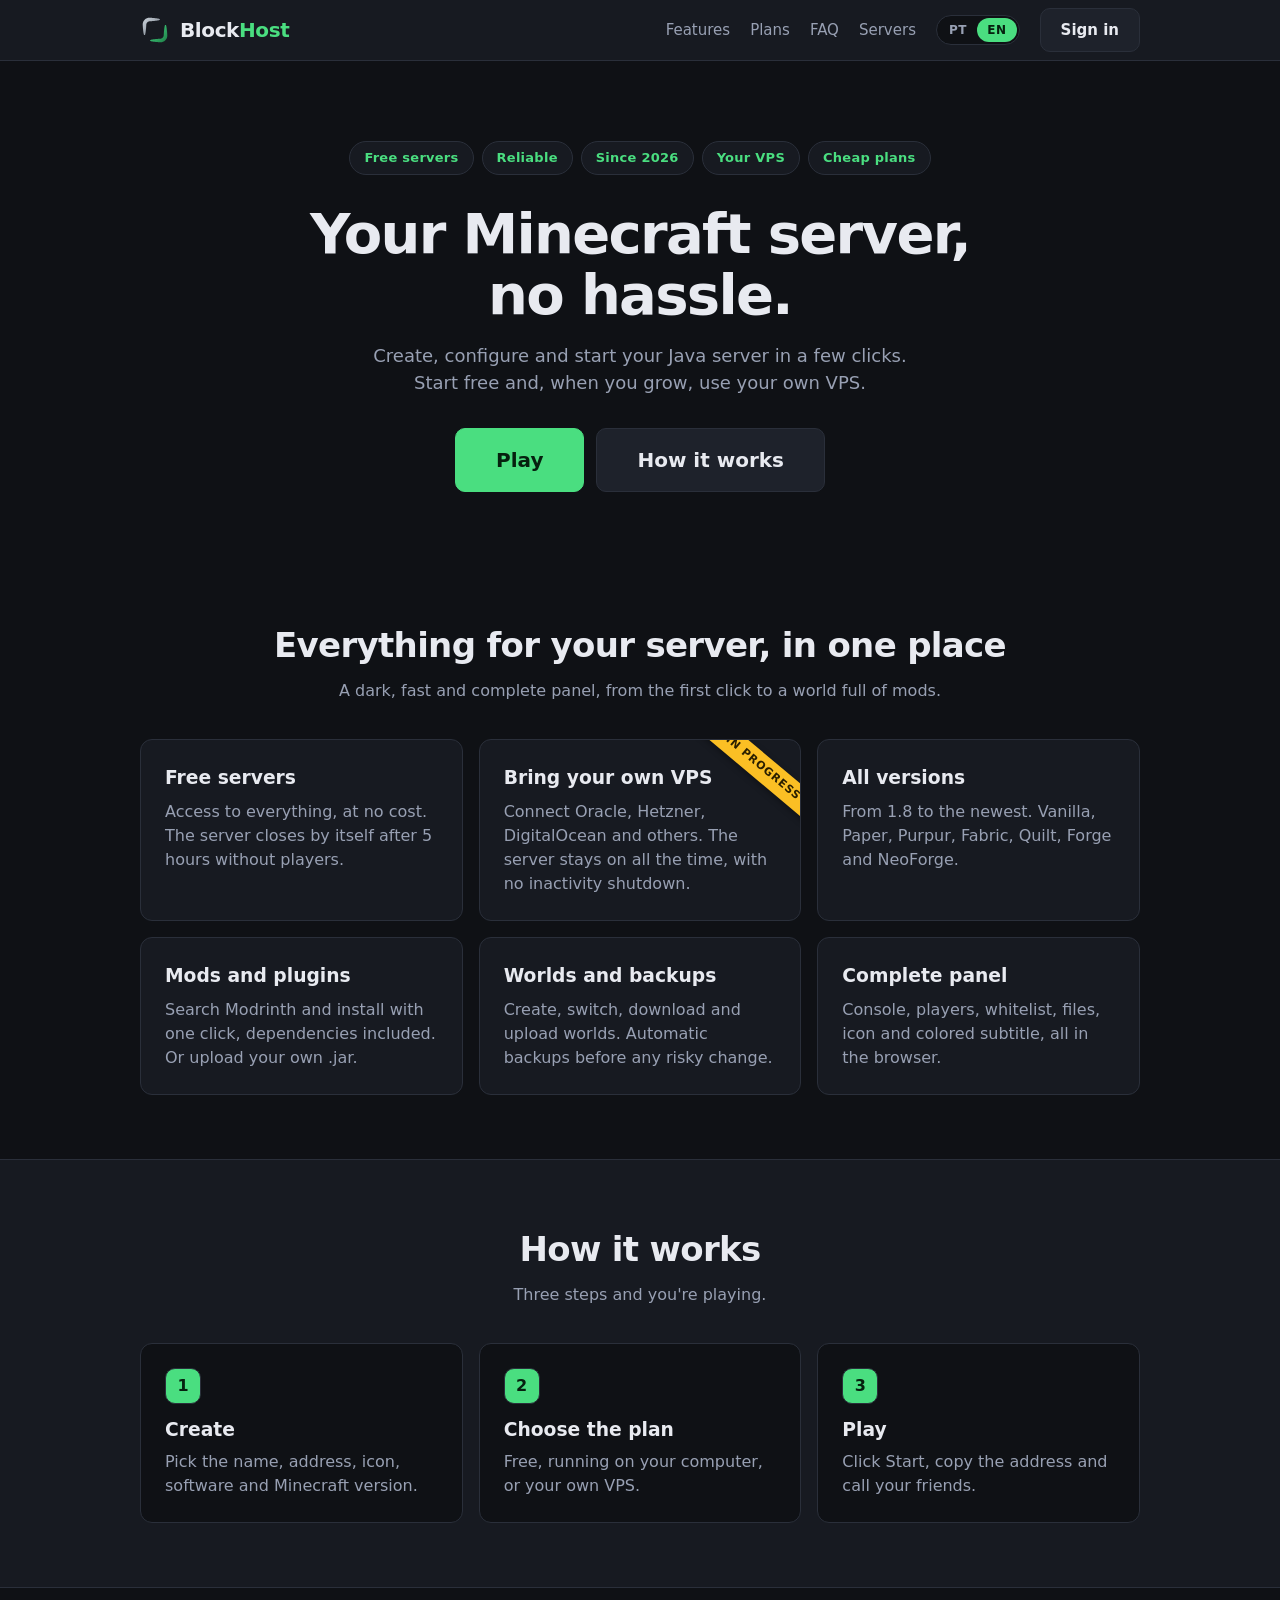
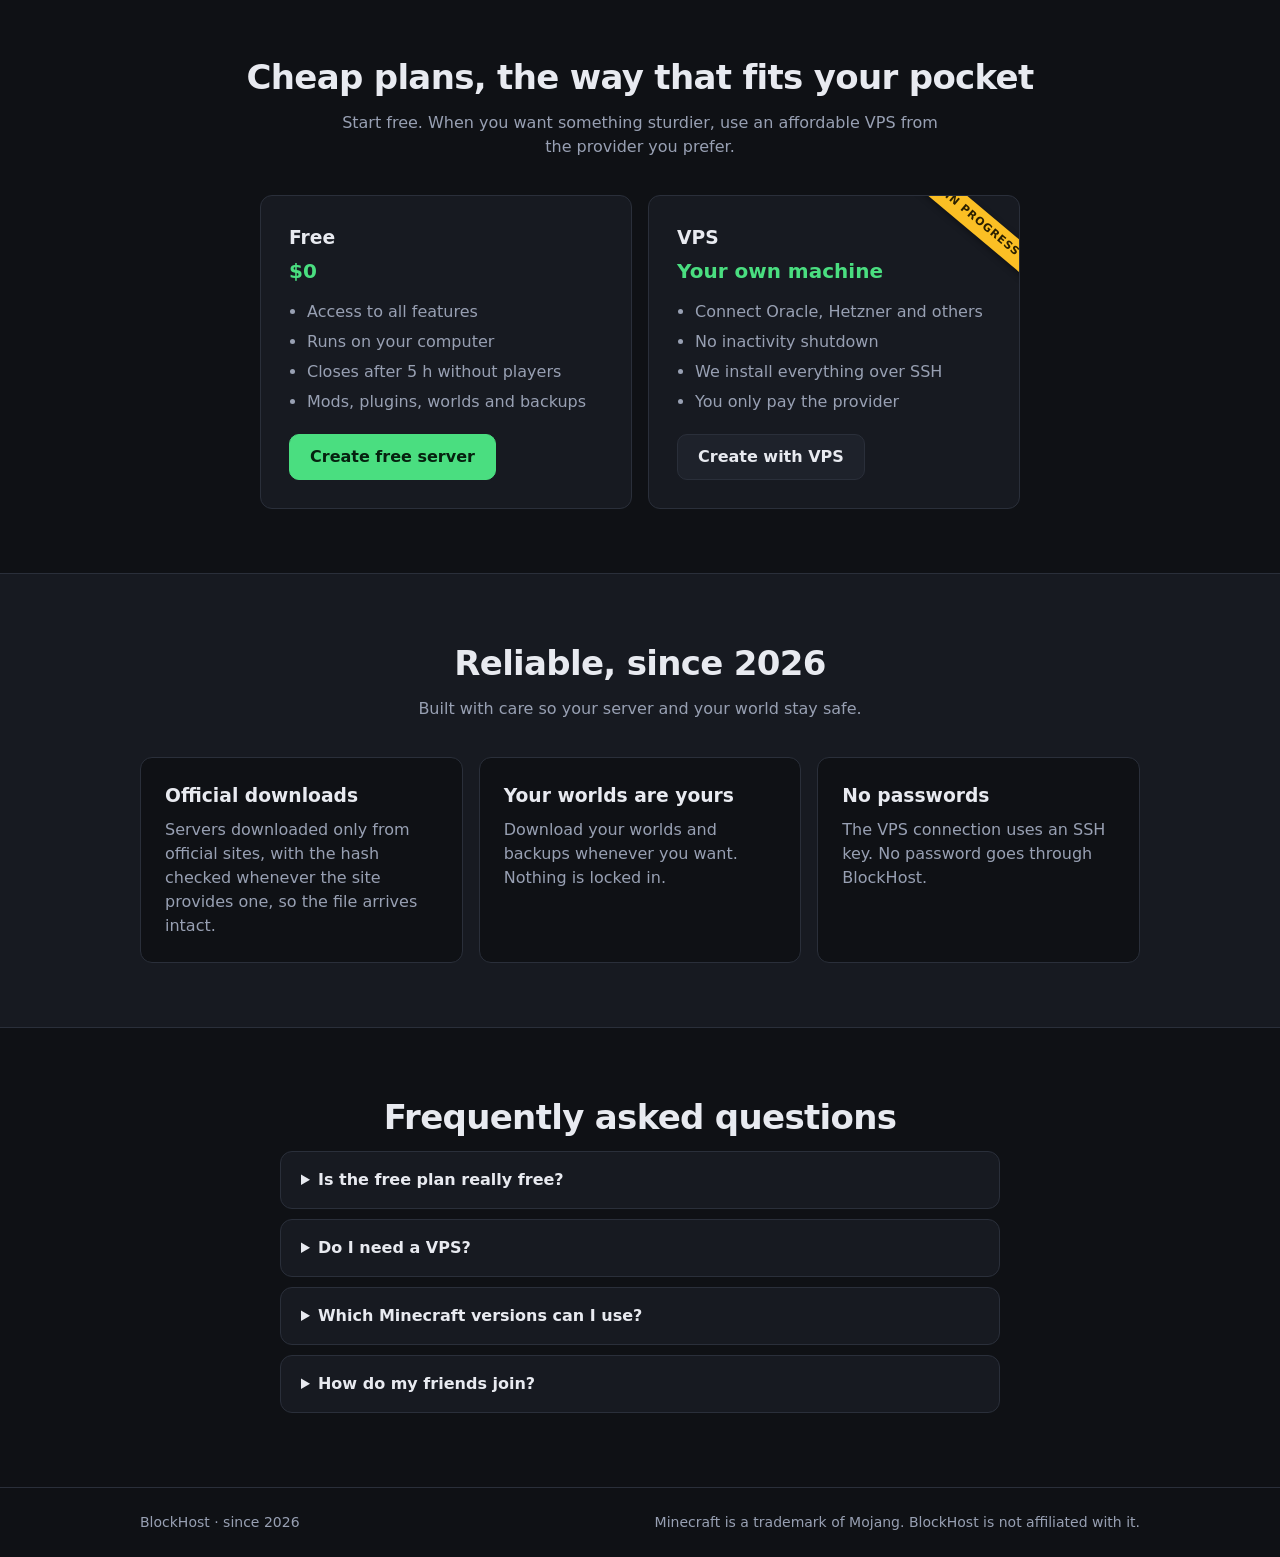
==== index.html @ 68e2fed1 "Endereco publico pelo playit.gg: amigos entram sem abrir porta no roteador - backend/tunnel.py: liga" ====
<!DOCTYPE html>
<html lang="pt-BR">
<head>
  <meta charset="UTF-8">
  <meta name="viewport" content="width=device-width, initial-scale=1">
  <title>BlockHost — Servidores de Minecraft</title>
  <link rel="icon" href="assets/icon.svg" type="image/svg+xml">
  <link rel="stylesheet" href="css/style.css">
</head>
<body>
  <header class="topbar">
    <div class="container">
      <a class="brand" href="index.html"><img class="logo" src="assets/icon.svg" alt="">Block<span>Host</span></a>
      <nav class="topnav">
        <a href="#recursos">Recursos</a>
        <a href="#planos">Planos</a>
        <a href="#perguntas">Perguntas</a>
        <a href="servers.html">Servidores</a>
      </nav>
    </div>
  </header>

  <main>
    <div class="container">
      <section class="hero">
        <div class="chips" aria-label="Palavras-chave">
          <span class="chip">Servidores gratuitos</span>
          <span class="chip">Confiável</span>
          <span class="chip">Desde 2026</span>
          <span class="chip">Sua VPS</span>
          <span class="chip">Planos baratos</span>
        </div>
        <h1>Seu servidor de Minecraft,<br>sem complicação.</h1>
        <p>Crie, configure e ligue seu servidor Java em poucos cliques. Comece de graça e, quando crescer, use a sua própria VPS.</p>
        <div class="hero-actions">
          <a class="btn btn-primary btn-lg" href="servers.html">Jogar</a>
          <a class="btn btn-lg" href="#como-funciona">Como funciona</a>
        </div>
      </section>
    </div>

    <section class="section" id="recursos">
      <div class="container">
        <h2>Tudo para o seu servidor, num só lugar</h2>
        <p class="section-sub">Um painel escuro, rápido e completo, do primeiro clique até o mundo cheio de mods.</p>
        <div class="features">
          <div class="feature">
            <h3>Servidores gratuitos</h3>
            <p>Acesso a tudo, sem pagar nada. O servidor fecha sozinho após 5 horas sem jogadores.</p>
          </div>
          <div class="feature ribbon-host">
            <span class="ribbon">Em progresso</span>
            <h3>Traga a sua VPS</h3>
            <p>Conecte Oracle, Hetzner, DigitalOcean e outras. O servidor fica ligado o tempo todo, sem fechar por inatividade.</p>
          </div>
          <div class="feature">
            <h3>Todas as versões</h3>
            <p>Da 1.8 até a mais nova. Vanilla, Paper, Purpur, Fabric, Quilt, Forge e NeoForge.</p>
          </div>
          <div class="feature">
            <h3>Mods e plugins</h3>
            <p>Busque no Modrinth e instale com um clique, com as dependências. Ou envie o seu próprio .jar.</p>
          </div>
          <div class="feature">
            <h3>Mundos e backups</h3>
            <p>Crie, troque, baixe e envie mundos. Backups automáticos antes de qualquer mudança arriscada.</p>
          </div>
          <div class="feature">
            <h3>Painel completo</h3>
            <p>Console, jogadores, whitelist, arquivos, ícone e subtítulo colorido, tudo no navegador.</p>
          </div>
        </div>
      </div>
    </section>

    <section class="section alt" id="como-funciona">
      <div class="container">
        <h2>Como funciona</h2>
        <p class="section-sub">Três passos e você já está jogando.</p>
        <div class="steps-grid">
          <div class="step-card"><span class="num">1</span><h3>Crie</h3><p>Escolha o nome, o endereço, o ícone, o software e a versão do Minecraft.</p></div>
          <div class="step-card"><span class="num">2</span><h3>Escolha o plano</h3><p>Grátis, rodando no seu computador, ou a sua própria VPS.</p></div>
          <div class="step-card"><span class="num">3</span><h3>Jogue</h3><p>Clique em Iniciar, copie o endereço e chame os amigos.</p></div>
        </div>
      </div>
    </section>

    <section class="section" id="planos">
      <div class="container">
        <h2>Planos baratos, do jeito que cabe no bolso</h2>
        <p class="section-sub">Comece de graça. Quando quiser algo mais robusto, use uma VPS econômica do provedor que preferir.</p>
        <div class="plan-cards">
          <div class="plan-card">
            <h3>Grátis</h3>
            <div class="price">R$ 0</div>
            <ul>
              <li>Acesso a todos os recursos</li>
              <li>Roda no seu computador</li>
              <li>Fecha após 5 h sem jogadores</li>
              <li>Mods, plugins, mundos e backups</li>
            </ul>
            <a class="btn btn-primary" href="create.html">Criar servidor grátis</a>
          </div>
          <div class="plan-card ribbon-host">
            <span class="ribbon">Em progresso</span>
            <h3>VPS</h3>
            <div class="price">Sua própria máquina</div>
            <ul>
              <li>Conecte Oracle, Hetzner e outras</li>
              <li>Sem fechar por inatividade</li>
              <li>Instalamos tudo por SSH</li>
              <li>Você paga só o provedor</li>
            </ul>
            <a class="btn" href="create.html">Criar com VPS</a>
          </div>
        </div>
      </div>
    </section>

    <section class="section alt" id="confianca">
      <div class="container">
        <h2>Confiável, desde 2026</h2>
        <p class="section-sub">Feito com cuidado para o seu servidor e o seu mundo ficarem seguros.</p>
        <div class="features">
          <div class="feature"><h3>Downloads oficiais</h3><p>Servidores baixados só dos sites oficiais, com o hash conferido sempre que o site oferece, para o arquivo chegar íntegro.</p></div>
          <div class="feature"><h3>Seus mundos são seus</h3><p>Baixe seus mundos e backups quando quiser. Nada fica preso.</p></div>
          <div class="feature"><h3>Sem senhas</h3><p>A conexão com a VPS usa uma chave SSH. Nenhuma senha passa pelo BlockHost.</p></div>
        </div>
      </div>
    </section>

    <section class="section" id="perguntas">
      <div class="container narrow-text">
        <h2>Perguntas frequentes</h2>
        <details class="faq"><summary>O plano grátis é mesmo grátis?</summary><p>Sim. Ele roda no seu computador, então você não paga nada ao BlockHost. O servidor fecha sozinho depois de 5 horas sem jogadores.</p></details>
        <details class="faq"><summary>Preciso de uma VPS?</summary><p>Não. Você só precisa de uma VPS se quiser o servidor ligado o tempo todo. Esse plano ainda está em progresso.</p></details>
        <details class="faq"><summary>Quais versões do Minecraft posso usar?</summary><p>Todas as versões estáveis, da 1.8 até a mais recente, no Vanilla, Paper, Purpur, Fabric, Quilt, Forge e NeoForge.</p></details>
        <details class="faq"><summary>Como meus amigos entram?</summary><p>Eles usam o endereço que aparece no painel. Para amigos de fora da sua casa, ative o endereço público do servidor: o BlockHost usa o playit.gg e você não precisa abrir porta no roteador.</p></details>
      </div>
    </section>
  </main>

  <footer class="site-footer">
    <div class="container">
      <span>BlockHost · desde 2026</span>
      <span>Minecraft é uma marca da Mojang. O BlockHost não é afiliado a ela.</span>
    </div>
  </footer>

  <script src="js/store.js"></script>
  <script src="js/auth.js"></script>
  <script src="js/i18n-en.js"></script>
  <script src="js/i18n.js"></script>
</body>
</html>
---- css/style.css ----
/* ===== Tema escuro — cores ficam todas aqui, é só mudar as variáveis ===== */
:root {
  --bg: #0f1115;
  --surface: #171a21;
  --surface-2: #1e222b;
  --border: #2a2f3a;
  --text: #e8eaf0;
  --muted: #98a0b3;
  --accent: #4ade80;
  --accent-ink: #06210f;
  --danger: #f87171;
  --warn: #fbbf24;
  --ok: #22c55e;
  --radius: 12px;
}

* { box-sizing: border-box; }

html, body { margin: 0; }

body {
  background: var(--bg);
  color: var(--text);
  font: 16px/1.5 system-ui, -apple-system, "Segoe UI", Roboto, sans-serif;
  min-height: 100vh;
}

a { color: inherit; text-decoration: none; }

.container { max-width: 1040px; margin: 0 auto; padding: 0 20px; }

/* ===== Cabeçalho ===== */
.topbar { border-bottom: 1px solid var(--border); background: var(--surface); }
.topbar .container { display: flex; align-items: center; justify-content: space-between; height: 60px; }
.brand { font-weight: 800; font-size: 20px; letter-spacing: -0.02em; }
.brand span { color: var(--accent); }
.topnav { display: flex; gap: 20px; color: var(--muted); font-size: 15px; }
.topnav a:hover { color: var(--text); }

/* Conta: menu no topo e página de login */
.user-menu { display: inline-flex; align-items: center; gap: 8px; }
.avatar { width: 28px; height: 28px; border-radius: 50%; object-fit: cover; background: var(--surface-2); display: inline-flex; align-items: center;
          justify-content: center; font: 800 13px/1 system-ui; color: var(--accent); flex: none; }
.user-name { max-width: 140px; overflow: hidden; text-overflow: ellipsis; white-space: nowrap; font-size: 14px; color: var(--text); }
.nav-out, .nav-login { padding: 5px 14px; font-size: 14px; }
@media (max-width: 640px) {
  .user-name { display: none; }
  .topnav { gap: 8px; }
  .nav-login, .nav-out { padding: 4px 10px; font-size: 13px; }
  .topnav a[href^="#"] { display: none; }  /* atalhos da home: no celular sobra espaço só para o essencial */
}
.login-wrap { max-width: 560px; margin: 48px auto 80px; display: grid; gap: 20px; }
.login-card { text-align: center; padding: 36px 28px; }
.login-card h1 { margin: 12px 0 8px; font-size: 26px; }
.login-logo { width: 64px; height: 64px; image-rendering: pixelated; }
.login-list { display: grid; gap: 10px; margin-top: 22px; text-align: left; }
.btn.prov { justify-content: flex-start; gap: 12px; padding: 12px 16px; font-size: 16px; }
.btn.prov.disabled { opacity: 0.55; cursor: not-allowed; }
.btn.prov small { margin-left: auto; color: var(--muted); font-weight: 400; }
.prov-mark { width: 28px; height: 28px; border-radius: 8px; color: #fff; font: 800 12px/1 system-ui; display: inline-flex; align-items: center; justify-content: center; flex: none; }
.setup-card { padding: 24px; }
.setup-block { border: 1px solid var(--border); border-radius: 10px; padding: 12px 16px; margin-bottom: 10px; background: var(--bg); }
.setup-block summary { cursor: pointer; font-weight: 700; display: flex; align-items: center; gap: 10px; }
.setup-block[open] summary { margin-bottom: 10px; color: var(--accent); }
.setup-form { margin-top: 8px; }
.uri-row { display: flex; gap: 8px; }
.uri { flex: 1; font: 13px ui-monospace, Consolas, monospace; }

/* Botão de idioma (PT | EN) no topo */
.topnav { align-items: center; }
.lang-btn { display: inline-flex; border: 1px solid var(--border); border-radius: 999px; background: var(--bg); padding: 2px; cursor: pointer; font: inherit; }
.lang-btn span { padding: 3px 10px; border-radius: 999px; font-size: 12px; font-weight: 800; letter-spacing: 0.05em; color: var(--muted); }
.lang-btn span.on { background: var(--accent); color: var(--accent-ink); }
.lang-btn:hover { border-color: var(--accent); }

/* ===== Botões ===== */
.btn {
  display: inline-flex; align-items: center; justify-content: center; gap: 8px;
  padding: 10px 20px; border-radius: 10px; border: 1px solid var(--border);
  background: var(--surface-2); color: var(--text);
  font: inherit; font-weight: 600; cursor: pointer;
}
.btn:hover { border-color: #3a4150; }
.btn:disabled { opacity: 0.5; cursor: not-allowed; }
.btn-primary { background: var(--accent); border-color: var(--accent); color: var(--accent-ink); }
.btn-primary:hover { filter: brightness(1.08); border-color: var(--accent); }
.btn-danger { background: transparent; border-color: var(--danger); color: var(--danger); }
.btn-lg { padding: 16px 40px; font-size: 20px; }

/* ===== Página inicial ===== */
html { scroll-behavior: smooth; }
.hero { text-align: center; padding: 80px 0 64px; }
.hero h1 { font-size: clamp(32px, 6vw, 56px); line-height: 1.1; margin: 0 0 16px; letter-spacing: -0.03em; }
.hero p { color: var(--muted); font-size: 18px; max-width: 580px; margin: 0 auto 32px; }
.hero-actions { display: flex; gap: 12px; justify-content: center; flex-wrap: wrap; }
.chips { display: flex; flex-wrap: wrap; gap: 8px; justify-content: center; margin-bottom: 28px; }
.chip { padding: 6px 14px; border-radius: 999px; border: 1px solid var(--border); background: var(--surface);
        color: var(--accent); font-size: 13px; font-weight: 700; letter-spacing: 0.02em; }
.section { padding: 64px 0; }
.section.alt { background: var(--surface); border-top: 1px solid var(--border); border-bottom: 1px solid var(--border); }
.section h2 { margin: 0 0 8px; font-size: clamp(24px, 4vw, 34px); letter-spacing: -0.02em; text-align: center; }
.section-sub { color: var(--muted); text-align: center; max-width: 620px; margin: 0 auto 36px; }
.features { display: grid; grid-template-columns: repeat(auto-fit, minmax(250px, 1fr)); gap: 16px; }
.feature { position: relative; overflow: hidden; background: var(--surface); border: 1px solid var(--border); border-radius: var(--radius); padding: 24px; }
.section.alt .feature { background: var(--bg); }
.feature h3 { margin: 0 0 8px; }
.feature p { margin: 0; color: var(--muted); }
.steps-grid { display: grid; grid-template-columns: repeat(auto-fit, minmax(240px, 1fr)); gap: 16px; }
.step-card { background: var(--bg); border: 1px solid var(--border); border-radius: var(--radius); padding: 24px; }
.step-card h3 { margin: 12px 0 6px; }
.step-card p { margin: 0; color: var(--muted); }
.step-card .num { display: inline-flex; width: 36px; height: 36px; border-radius: 10px; align-items: center; justify-content: center;
                  background: var(--accent); color: var(--accent-ink); font-weight: 800; }
.plan-cards { display: grid; grid-template-columns: repeat(auto-fit, minmax(280px, 1fr)); gap: 16px; max-width: 760px; margin: 0 auto; }
.plan-card { position: relative; overflow: hidden; background: var(--surface); border: 1px solid var(--border); border-radius: var(--radius); padding: 28px; }
.plan-card h3 { margin: 0 0 4px; }
.plan-card .price { color: var(--accent); font-weight: 800; font-size: 20px; margin-bottom: 14px; }
.plan-card ul { margin: 0 0 20px; padding-left: 18px; color: var(--muted); }
.plan-card li { margin-bottom: 6px; }
.narrow-text { max-width: 760px; }
.faq { background: var(--surface); border: 1px solid var(--border); border-radius: var(--radius); padding: 16px 20px; margin-bottom: 10px; }
.faq summary { cursor: pointer; font-weight: 700; }
.faq[open] summary { color: var(--accent); }
.faq p { margin: 10px 0 0; color: var(--muted); }
.site-footer { border-top: 1px solid var(--border); padding: 24px 0; color: var(--muted); font-size: 14px; }
.site-footer .container { display: flex; justify-content: space-between; gap: 12px; flex-wrap: wrap; }

/* Faixa diagonal "Em progresso" (cantinho do cartão) */
.ribbon-host { position: relative; overflow: hidden; }
.ribbon { position: absolute; top: 16px; right: -38px; transform: rotate(40deg); width: 150px; text-align: center; padding: 4px 0;
          background: var(--warn); color: #2a1f00; font-size: 11px; font-weight: 800; letter-spacing: 0.08em; text-transform: uppercase;
          box-shadow: 0 2px 6px rgba(0, 0, 0, 0.35); pointer-events: none; }

/* ===== Títulos de página ===== */
.page-head { display: flex; align-items: center; justify-content: space-between; gap: 16px; padding: 40px 0 24px; flex-wrap: wrap; }
.page-head h1 { margin: 0; font-size: 28px; }

/* ===== Cartões de servidor ===== */
.server-grid { display: grid; grid-template-columns: repeat(auto-fill, minmax(300px, 1fr)); gap: 16px; padding-bottom: 60px; }
.server-card {
  display: block; background: var(--surface); border: 1px solid var(--border);
  border-radius: var(--radius); padding: 20px; transition: border-color 0.15s, transform 0.15s;
}
.server-card:hover { border-color: var(--accent); transform: translateY(-2px); }
.server-card h3 { margin: 0 0 2px; }
.server-card .sub { color: var(--muted); margin: 0 0 14px; font-size: 14px; }
.server-card .addr { font-family: ui-monospace, Consolas, monospace; font-size: 13px; color: var(--muted); }
.card-foot { display: flex; align-items: center; justify-content: space-between; margin-top: 14px; }

.empty {
  text-align: center; padding: 64px 20px; border: 2px dashed var(--border);
  border-radius: var(--radius); color: var(--muted); margin-bottom: 60px;
}
.empty h2 { color: var(--text); margin: 0 0 8px; }

/* ===== Selos ===== */
.badge {
  display: inline-block; padding: 2px 10px; border-radius: 999px; font-size: 12px; font-weight: 700;
  background: var(--surface-2); border: 1px solid var(--border); color: var(--muted);
}
.status { display: inline-flex; align-items: center; gap: 8px; font-weight: 700; }
.status::before { content: ""; width: 10px; height: 10px; border-radius: 50%; background: var(--danger); }
.status.starting::before, .status.stopping::before { background: var(--warn); }
.status.online::before { background: var(--ok); }

/* ===== Formulários ===== */
.card { background: var(--surface); border: 1px solid var(--border); border-radius: var(--radius); padding: 28px; }
.narrow { max-width: 640px; margin: 0 auto; padding-bottom: 60px; }

.field { margin-bottom: 20px; }
.field label { display: block; font-weight: 600; margin-bottom: 6px; }
.field .hint { color: var(--muted); font-size: 13px; margin-top: 6px; }
.field .error { color: var(--danger); font-size: 13px; margin-top: 6px; min-height: 0; }

input[type="text"], input[type="number"], select {
  width: 100%; padding: 11px 14px; border-radius: 10px; border: 1px solid var(--border);
  background: var(--bg); color: var(--text); font: inherit;
}
input:focus, select:focus { outline: 2px solid var(--accent); outline-offset: -1px; }
.input-suffix { display: flex; align-items: stretch; }
.input-suffix input { border-top-right-radius: 0; border-bottom-right-radius: 0; }
.input-suffix span {
  display: flex; align-items: center; padding: 0 14px; background: var(--surface-2);
  border: 1px solid var(--border); border-left: 0; border-radius: 0 10px 10px 0; color: var(--muted);
}

.segmented { display: flex; gap: 8px; }
.segmented .seg {
  flex: 1; padding: 10px; text-align: center; border-radius: 10px; border: 1px solid var(--border);
  background: var(--bg); color: var(--muted); font-weight: 600;
}
.segmented .seg.active { border-color: var(--accent); color: var(--accent); }
.segmented .seg.off { opacity: 0.5; }

.actions { display: flex; justify-content: space-between; gap: 12px; margin-top: 28px; }

/* ===== Passos do assistente ===== */
.stepper { display: flex; gap: 8px; margin-bottom: 24px; }
.stepper .step {
  flex: 1; padding: 8px 0; border-bottom: 3px solid var(--border); color: var(--muted); font-size: 14px; font-weight: 600;
}
.stepper .step.active { border-color: var(--accent); color: var(--text); }
.stepper .step.done { border-color: var(--accent); }

/* ===== Escolha de plano ===== */
.plans { display: grid; grid-template-columns: 1fr 1fr; gap: 16px; }
.plan {
  display: block; cursor: pointer; padding: 20px; border-radius: var(--radius);
  border: 2px solid var(--border); background: var(--bg);
}
.plan input { display: none; }
.plan:has(input:checked) { border-color: var(--accent); background: var(--surface-2); }
.plan h3 { margin: 0 0 4px; }
.plan .price { color: var(--accent); font-weight: 800; margin-bottom: 10px; }
.plan ul { margin: 0; padding-left: 18px; color: var(--muted); font-size: 14px; }
.notice {
  background: var(--surface-2); border: 1px solid var(--border); border-left: 4px solid var(--warn);
  border-radius: 8px; padding: 12px 14px; font-size: 14px; color: var(--muted); margin-bottom: 20px;
}

/* ===== Painel do servidor ===== */
.panel { display: grid; grid-template-columns: 220px 1fr; gap: 24px; padding: 32px 0 60px; }
.side { display: flex; flex-direction: column; gap: 4px; }
.side button {
  text-align: left; padding: 10px 14px; border-radius: 10px; border: 0; background: transparent;
  color: var(--muted); font: inherit; font-weight: 600; cursor: pointer;
}
.side button:hover:not(:disabled) { background: var(--surface); color: var(--text); }
.side button.active { background: var(--surface-2); color: var(--accent); }
.side button:disabled { opacity: 0.4; cursor: not-allowed; }
.side button, .side .back { white-space: nowrap; }
.side .back { margin-bottom: 12px; padding: 10px 14px; color: var(--muted); font-size: 14px; }

.panel-head h1 { margin: 0; font-size: 26px; }
.panel-head p { margin: 2px 0 0; color: var(--muted); }
.demo-banner {
  margin: 16px 0; padding: 10px 14px; border-radius: 8px; background: var(--surface-2);
  border: 1px solid var(--border); border-left: 4px solid var(--warn); font-size: 14px; color: var(--muted);
}

.status-card { text-align: center; padding: 36px 20px; margin-bottom: 16px; }
.status-card .status { font-size: 28px; }
.status-card .addr { font-family: ui-monospace, Consolas, monospace; margin: 8px 0 24px; color: var(--muted); }
.info-grid { display: grid; grid-template-columns: repeat(auto-fit, minmax(150px, 1fr)); gap: 12px; }
.info { background: var(--surface); border: 1px solid var(--border); border-radius: var(--radius); padding: 14px 16px; }
.info small { display: block; color: var(--muted); }
.info strong { font-size: 18px; }

.console {
  background: #0a0c10; border: 1px solid var(--border); border-radius: var(--radius);
  height: 380px; overflow: auto; padding: 14px; font: 13px/1.6 ui-monospace, Consolas, monospace; color: #c9d1d9;
}
.console .t { color: #6b7280; }
.console .warn { color: var(--warn); }
.console .error { color: var(--danger); }
.console .cmd { color: var(--accent); }
.console .sep { color: var(--muted); margin: 6px 0; }
.cmd-row { display: flex; gap: 8px; margin-top: 12px; }

/* Aba Opções: cada opção é uma linha com o controle e, embaixo, a chave=valor do Minecraft */
.opt-head { display: flex; align-items: center; gap: 12px; flex-wrap: wrap; margin: 24px 0 12px; }
.opt-head h3 { margin: 0; }
.opt-search { flex: 1; min-width: 200px; max-width: 360px; margin-left: auto; padding: 8px 14px; }
.notice.warn { border-left-color: var(--warn); }
.opt-grid { display: grid; grid-template-columns: repeat(auto-fill, minmax(330px, 1fr)); gap: 10px; }
.opt-grid.compact { grid-template-columns: repeat(auto-fill, minmax(250px, 1fr)); gap: 8px; }
.opt { background: var(--surface); border: 1px solid var(--border); border-radius: 10px; }
.opt[hidden] { display: none; }
.opt.dirty { border-color: var(--accent); }
.opt-main { display: flex; align-items: center; justify-content: space-between; gap: 12px; padding: 10px 14px; min-height: 52px; }
.opt.compact .opt-main { padding: 7px 10px; min-height: 44px; }
.opt-label { font-weight: 700; line-height: 1.25; }
.opt.compact .opt-label { font-size: 13.5px; font-weight: 600; display: -webkit-box; -webkit-line-clamp: 2; -webkit-box-orient: vertical; overflow: hidden; }
.opt-key { background: var(--bg); color: var(--muted); font: 11.5px/1.4 ui-monospace, Consolas, monospace; padding: 4px 14px; border-radius: 0 0 9px 9px;
           overflow: hidden; text-overflow: ellipsis; white-space: nowrap; }
.opt.compact .opt-key { padding: 3px 10px; font-size: 11px; }
.opt .cs, .opt .cs-btn { min-width: 150px; }
.opt .cs-btn { padding: 7px 12px; }
.opt-text { width: 55%; min-width: 120px; padding: 7px 10px; }
.num { display: inline-flex; align-items: stretch; border: 1px solid var(--border); border-radius: 8px; background: var(--bg); overflow: hidden; flex: none; }
.num input { width: 84px; border: 0; border-radius: 0; background: transparent; text-align: center; padding: 6px 4px; -moz-appearance: textfield; appearance: textfield; }
.num input::-webkit-outer-spin-button, .num input::-webkit-inner-spin-button { -webkit-appearance: none; margin: 0; }
.opt.compact .num input { width: 64px; padding: 4px 2px; }
.num-btn { width: 30px; border: 0; background: var(--surface-2); color: var(--text); font: 700 16px/1 system-ui; cursor: pointer; }
.num-btn:hover:not(:disabled) { background: var(--accent); color: var(--accent-ink); }
.num-btn:disabled, .num input:disabled { opacity: 0.5; cursor: not-allowed; }
.tgl { display: inline-flex; cursor: pointer; flex: none; }
.tgl.off { cursor: not-allowed; opacity: 0.55; }
.tgl input { display: none; }
.tgl-box { width: 52px; height: 28px; border-radius: 7px; border: 1px solid var(--danger); background: rgba(248, 113, 113, 0.14); position: relative; transition: background 0.15s, border-color 0.15s; }
.opt.compact .tgl-box { width: 44px; height: 24px; }
.tgl-box::before { content: "✕"; position: absolute; inset: 0; display: flex; align-items: center; justify-content: flex-start; padding-left: 9px; font-size: 13px; font-weight: 800; color: var(--danger); }
.tgl-box::after { content: ""; position: absolute; top: 3px; right: 3px; width: 20px; height: calc(100% - 8px); border-radius: 4px; background: var(--danger); transition: transform 0.15s; transform: none; opacity: 0.85; }
.tgl input:checked + .tgl-box { border-color: var(--accent); background: rgba(74, 222, 128, 0.16); }
.tgl input:checked + .tgl-box::before { content: "✓"; color: var(--accent); justify-content: flex-end; padding: 0 9px 0 0; }
.tgl input:checked + .tgl-box::after { background: var(--accent); right: auto; left: 3px; }
.savebar { position: sticky; bottom: 14px; z-index: 20; display: flex; align-items: center; justify-content: space-between; gap: 12px; flex-wrap: wrap;
           margin-top: 16px; padding: 12px 16px; background: var(--surface); border: 1px solid var(--accent); border-radius: 12px; box-shadow: 0 10px 30px rgba(0, 0, 0, 0.5); }
.savebar[hidden] { display: none; }

/* Abas Jogadores, Arquivos, Mundos e Backups */
.small { font-size: 13px; margin: 0 0 12px; }
.row-actions { display: flex; gap: 8px; flex-wrap: wrap; justify-content: flex-end; }
.row .btn, .row-actions .btn { padding: 6px 12px; font-size: 14px; }
a.btn { text-decoration: none; }
.badge.on { margin-left: 8px; color: var(--accent); border-color: var(--accent); }
.form-grid { display: grid; grid-template-columns: repeat(auto-fit, minmax(200px, 1fr)); gap: 0 16px; }
.switch { display: inline-flex; align-items: center; gap: 10px; cursor: pointer; font-weight: 600; user-select: none; }
.switch input { display: none; }
.switch .knob { width: 40px; height: 22px; border-radius: 999px; background: var(--surface-2); border: 1px solid var(--border); position: relative; transition: background 0.15s; }
.switch .knob::after { content: ""; position: absolute; top: 2px; left: 2px; width: 16px; height: 16px; border-radius: 50%; background: var(--muted); transition: transform 0.15s, background 0.15s; }
.switch input:checked + .knob { background: rgba(74, 222, 128, 0.25); border-color: var(--accent); }
.switch input:checked + .knob::after { transform: translateX(18px); background: var(--accent); }
.crumbs { display: flex; flex-wrap: wrap; align-items: center; gap: 4px; font-family: ui-monospace, Consolas, monospace; font-size: 14px; }
.crumb { background: none; border: 0; padding: 2px 6px; border-radius: 6px; color: var(--accent); cursor: pointer; font: inherit; }
.crumb:hover { background: var(--surface-2); }
.crumbs .sep { color: var(--muted); }
.file-row { gap: 10px; }
.file-ico { color: var(--muted); display: inline-flex; flex: none; }
.file-name { background: none; border: 0; padding: 0; font: inherit; font-weight: 700; color: var(--text); cursor: pointer; text-align: left; }
.file-name:hover:not(.plain) { color: var(--accent); }
.file-name.plain { cursor: default; }
.editor { width: 100%; min-height: 420px; resize: vertical; padding: 12px 14px; border-radius: 10px; border: 1px solid var(--border); background: #0a0c10; color: #d7dde5;
          font: 13px/1.6 ui-monospace, Consolas, monospace; white-space: pre; overflow: auto; tab-size: 4; }
.editor:focus { outline: 2px solid var(--accent); outline-offset: -1px; }

/* Lista de escolha com o visual do BlockHost (substitui o menu nativo do navegador) */
.cs { position: relative; }
.cs-native { display: none !important; }
.cs-btn { width: 100%; display: flex; align-items: center; justify-content: space-between; gap: 10px; padding: 11px 14px; border-radius: 10px;
          border: 1px solid var(--border); background: var(--bg); color: var(--text); font: inherit; cursor: pointer; text-align: left; }
.cs-btn:hover:not(:disabled) { border-color: #3a4150; }
.cs-btn:focus-visible, .cs.open .cs-btn { outline: 2px solid var(--accent); outline-offset: -1px; }
.cs-btn:disabled { opacity: 0.55; cursor: not-allowed; }
.cs-label { overflow: hidden; text-overflow: ellipsis; white-space: nowrap; }
.cs-chevron { display: inline-flex; color: var(--muted); transition: transform 0.15s; flex: none; }
.cs.open .cs-chevron { transform: rotate(180deg); color: var(--accent); }
.cs-panel { position: absolute; z-index: 50; left: 0; right: 0; top: calc(100% + 6px); background: var(--surface); border: 1px solid #3a4150;
            border-radius: 12px; box-shadow: 0 16px 40px rgba(0, 0, 0, 0.55); overflow: hidden; }
.cs-search { width: 100%; border: 0; border-bottom: 1px solid var(--border); border-radius: 0; background: var(--surface-2); padding: 10px 14px; }
.cs-search:focus { outline: none; border-bottom-color: var(--accent); }
.cs-items { max-height: 300px; overflow-y: auto; padding: 6px; }
.cs-group { padding: 8px 10px 4px; font-size: 11px; font-weight: 800; letter-spacing: 0.08em; text-transform: uppercase; color: var(--accent); }
.cs-item { display: flex; align-items: center; justify-content: space-between; gap: 10px; padding: 8px 10px; border-radius: 8px; cursor: pointer; }
.cs-item:hover:not(.disabled) { background: var(--surface-2); }
.cs-item.selected { background: rgba(74, 222, 128, 0.12); color: var(--accent); }
.cs-item.disabled { opacity: 0.4; cursor: not-allowed; }
.cs-check { display: inline-flex; flex: none; }
.cs-none { padding: 14px 10px; color: var(--muted); text-align: center; }

/* Logo e ícone dos servidores */
.brand { display: inline-flex; align-items: center; }
.brand .logo { width: 30px; height: 30px; image-rendering: pixelated; margin-right: 10px; }
.card-icon, .hdr-icon { image-rendering: pixelated; flex: none; border-radius: 6px; background: var(--surface-2); }
.card-icon { width: 48px; height: 48px; }
.hdr-icon { width: 64px; height: 64px; }
.card-top { display: flex; gap: 14px; align-items: center; margin-bottom: 10px; }
.card-title { min-width: 0; }
.card-title h3 { margin: 0; overflow: hidden; text-overflow: ellipsis; white-space: nowrap; }
.card-title .sub { margin: 2px 0 0; min-height: 1.4em; }
.panel-top { display: flex; align-items: center; gap: 16px; }
.panel-head .sub-mc { color: var(--muted); margin-top: 4px; }
.mc-line { min-height: 1.35em; white-space: pre-wrap; }
.panel-head p.mc { margin: 4px 0 0; }
.blk { text-shadow: 0 0 3px rgba(255, 255, 255, 0.55); }
.obf { font-family: ui-monospace, Consolas, monospace; }

/* Editor do subtítulo (MOTD): cores, negrito e o resto, no estilo BlockHost */
.motd-toolbar { display: flex; flex-wrap: wrap; gap: 8px; margin-bottom: 8px; }
.tb-group { display: flex; flex-wrap: wrap; gap: 4px; padding: 4px; background: var(--bg); border: 1px solid var(--border); border-radius: 10px; }
.sw { width: 26px; height: 26px; border-radius: 6px; border: 2px solid var(--border); background: var(--c); color: #fff; mix-blend-mode: normal;
      font: 700 11px/1 ui-monospace, Consolas, monospace; cursor: pointer; text-shadow: 0 0 2px #000, 0 0 2px #000; padding: 0; }
.sw:hover { border-color: var(--accent); transform: translateY(-1px); }
.sw-dark { border-color: #4a505b; }
.tb { min-width: 32px; height: 28px; padding: 0 8px; border-radius: 6px; border: 1px solid transparent; background: var(--surface-2); color: var(--text);
      font: 600 14px/1 system-ui, sans-serif; cursor: pointer; display: inline-flex; align-items: center; justify-content: center; }
.tb:hover { border-color: var(--accent); color: var(--accent); }
.motd-input { width: 100%; resize: none; padding: 11px 14px; border-radius: 10px; border: 1px solid var(--border); background: var(--bg); color: var(--text);
              font: 14px/1.5 ui-monospace, Consolas, monospace; white-space: pre; overflow: hidden; }
.motd-input:focus { outline: 2px solid var(--accent); outline-offset: -1px; }
.mc-list { display: flex; gap: 12px; align-items: flex-start; margin-top: 12px; padding: 10px; background: #14171b; border: 2px solid #3b414b; border-radius: 4px; overflow: hidden; }
.mc-icon { width: 64px; height: 64px; image-rendering: pixelated; flex: none; }
.mc-body { min-width: 0; font: 15px/1.3 ui-monospace, Consolas, "Courier New", monospace; letter-spacing: -0.2px; text-shadow: 2px 2px 0 #2d3138; }
.mc-name { color: #fff; }
.mc-text { color: #aaa; }
.icon-picker { display: flex; gap: 16px; align-items: center; flex-wrap: wrap; }
.icon-picker img { width: 64px; height: 64px; image-rendering: pixelated; border-radius: 6px; background: var(--surface-2); border: 1px solid var(--border); }

/* Aba Software e Mods/Plugins */
.plan .kind { color: var(--accent); font-weight: 700; font-size: 13px; margin-bottom: 6px; }
.plan .plan-desc { margin: 0; color: var(--muted); font-size: 13px; }
.card-head { display: flex; align-items: center; justify-content: space-between; gap: 12px; margin-bottom: 12px; flex-wrap: wrap; }
.row { display: flex; align-items: center; gap: 12px; padding: 12px 0; border-top: 1px solid var(--border); }
.row:first-child { border-top: 0; }
.row.off .row-main { opacity: 0.55; }
.row-main { flex: 1; min-width: 0; display: flex; flex-direction: column; }
.row-main small { color: var(--muted); }
.row-main .desc { color: var(--muted); font-size: 13px; margin-top: 2px; overflow: hidden; text-overflow: ellipsis; display: -webkit-box; -webkit-line-clamp: 2; -webkit-box-orient: vertical; }
.icon { width: 44px; height: 44px; border-radius: 10px; background: var(--surface-2); flex: none; object-fit: cover; }
.muted { color: var(--muted); }
.ok-msg { color: var(--ok); font-size: 14px; margin: 8px 0; }
.ok-msg:empty { margin: 0; }
.is-running .needs-offline { opacity: 0.4; pointer-events: none; }

/* Cartão de conexão com a VPS */
.steps { margin: 0 0 16px; padding-left: 20px; color: var(--muted); font-size: 14px; }
.steps li { margin-bottom: 6px; }
.steps b, code { color: var(--text); }
code { background: var(--bg); border: 1px solid var(--border); border-radius: 6px; padding: 1px 6px; font-size: 13px; }
.keybox {
  width: 100%; resize: none; padding: 10px 12px; border-radius: 10px; border: 1px solid var(--border);
  background: var(--bg); color: var(--text); font: 12px/1.5 ui-monospace, Consolas, monospace; word-break: break-all;
}
.btn-row { display: flex; gap: 8px; flex-wrap: wrap; margin-top: 12px; }
.vps-result { margin-top: 12px; font-size: 14px; color: var(--muted); }
.vps-result.ok { color: var(--ok); }
.vps-result.bad { color: var(--danger); }
.info small.names, .info #playerNames { margin-top: 2px; word-break: break-word; }

.danger-zone { margin-top: 28px; padding-top: 20px; border-top: 1px solid var(--border); }

[hidden] { display: none !important; }

@media (max-width: 800px) {
  .panel { grid-template-columns: 1fr; }
  .side { flex-direction: row; overflow-x: auto; }
  .side .back { margin-bottom: 0; }
  .plans { grid-template-columns: 1fr; }
}
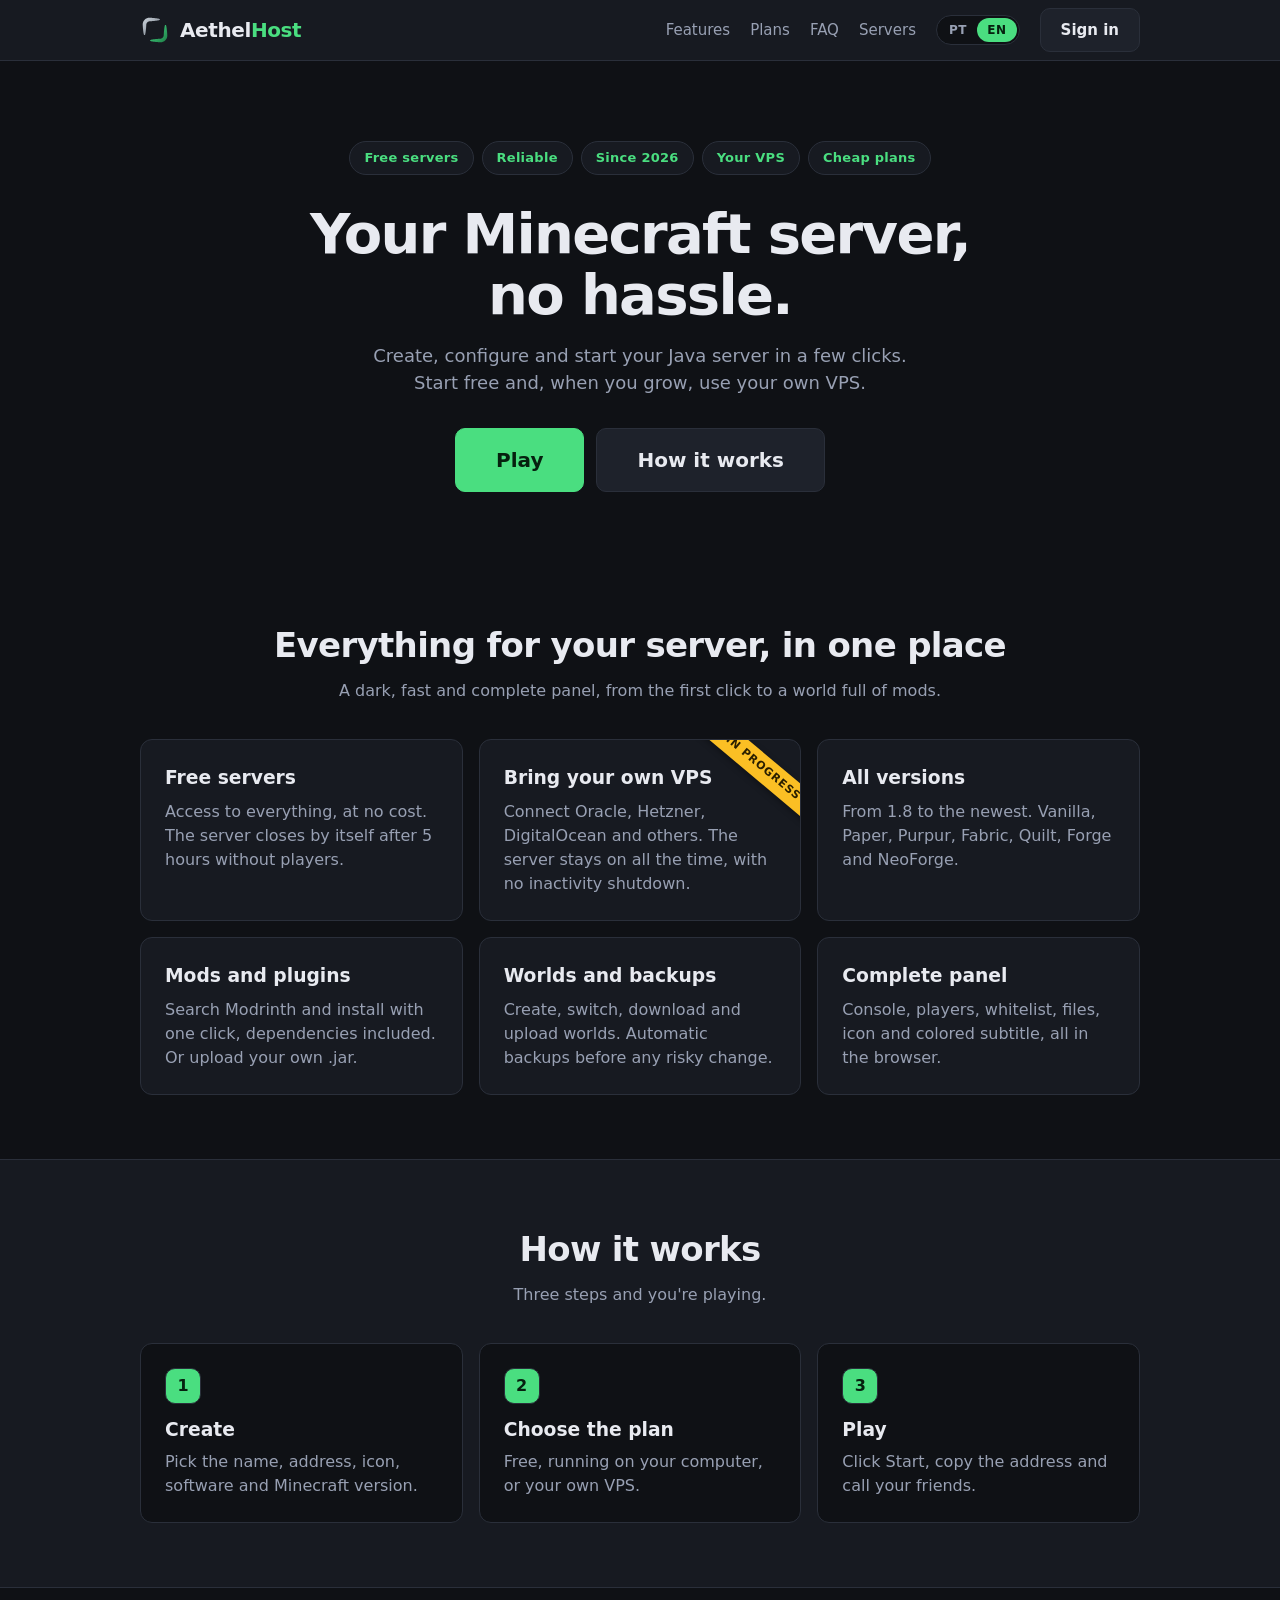
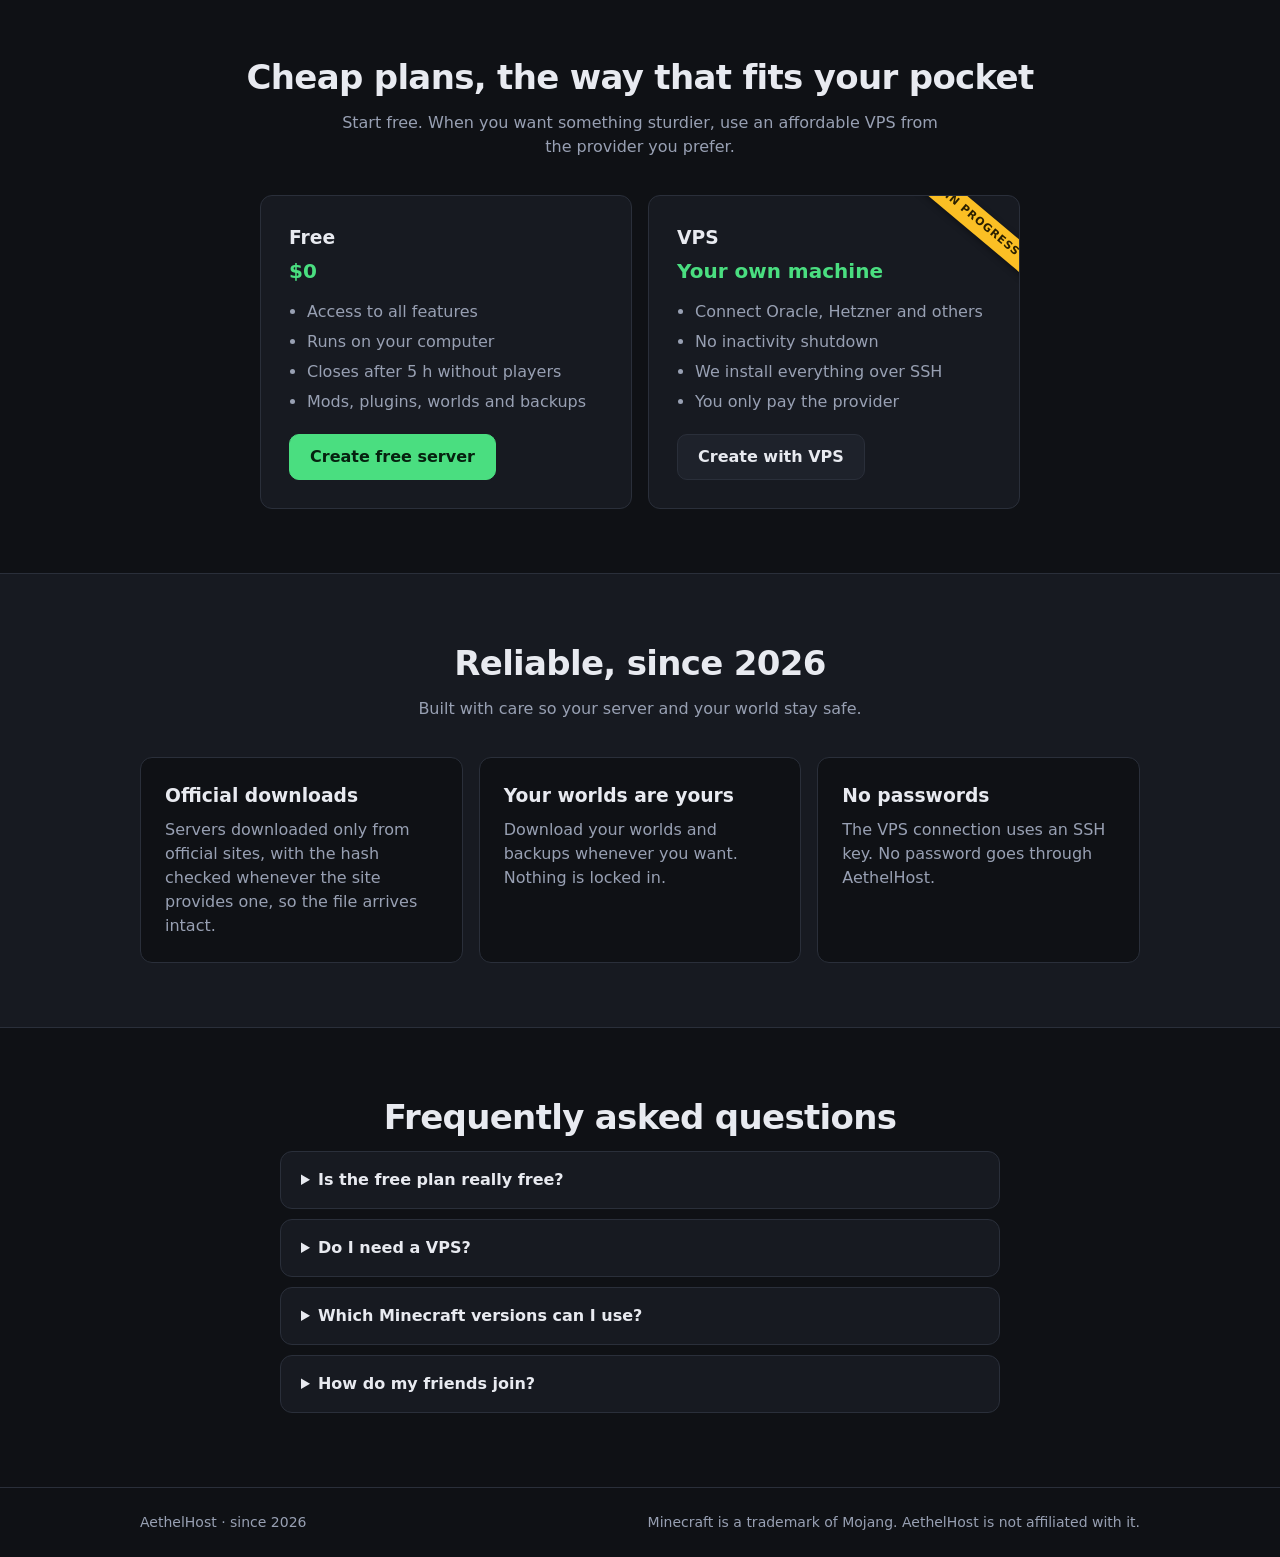
==== commit f814fdb9: "Novo nome: BlockHost -> AethelHost - nome trocado em todas as paginas, textos, e-mails, README, dici" ====
--- a/index.html
+++ b/index.html
@@ -3,14 +3,14 @@
 <head>
   <meta charset="UTF-8">
   <meta name="viewport" content="width=device-width, initial-scale=1">
-  <title>BlockHost — Servidores de Minecraft</title>
+  <title>AethelHost — Servidores de Minecraft</title>
   <link rel="icon" href="assets/icon.svg" type="image/svg+xml">
   <link rel="stylesheet" href="css/style.css">
 </head>
 <body>
   <header class="topbar">
     <div class="container">
-      <a class="brand" href="index.html"><img class="logo" src="assets/icon.svg" alt="">Block<span>Host</span></a>
+      <a class="brand" href="index.html"><img class="logo" src="assets/icon.svg" alt="">Aethel<span>Host</span></a>
       <nav class="topnav">
         <a href="#recursos">Recursos</a>
         <a href="#planos">Planos</a>
@@ -124,7 +124,7 @@
         <div class="features">
           <div class="feature"><h3>Downloads oficiais</h3><p>Servidores baixados só dos sites oficiais, com o hash conferido sempre que o site oferece, para o arquivo chegar íntegro.</p></div>
           <div class="feature"><h3>Seus mundos são seus</h3><p>Baixe seus mundos e backups quando quiser. Nada fica preso.</p></div>
-          <div class="feature"><h3>Sem senhas</h3><p>A conexão com a VPS usa uma chave SSH. Nenhuma senha passa pelo BlockHost.</p></div>
+          <div class="feature"><h3>Sem senhas</h3><p>A conexão com a VPS usa uma chave SSH. Nenhuma senha passa pelo AethelHost.</p></div>
         </div>
       </div>
     </section>
@@ -132,18 +132,18 @@
     <section class="section" id="perguntas">
       <div class="container narrow-text">
         <h2>Perguntas frequentes</h2>
-        <details class="faq"><summary>O plano grátis é mesmo grátis?</summary><p>Sim. Ele roda no seu computador, então você não paga nada ao BlockHost. O servidor fecha sozinho depois de 5 horas sem jogadores.</p></details>
+        <details class="faq"><summary>O plano grátis é mesmo grátis?</summary><p>Sim. Ele roda no seu computador, então você não paga nada ao AethelHost. O servidor fecha sozinho depois de 5 horas sem jogadores.</p></details>
         <details class="faq"><summary>Preciso de uma VPS?</summary><p>Não. Você só precisa de uma VPS se quiser o servidor ligado o tempo todo. Esse plano ainda está em progresso.</p></details>
         <details class="faq"><summary>Quais versões do Minecraft posso usar?</summary><p>Todas as versões estáveis, da 1.8 até a mais recente, no Vanilla, Paper, Purpur, Fabric, Quilt, Forge e NeoForge.</p></details>
-        <details class="faq"><summary>Como meus amigos entram?</summary><p>Eles usam o endereço que aparece no painel. Para amigos de fora da sua casa, ative o endereço público do servidor: o BlockHost usa o playit.gg e você não precisa abrir porta no roteador.</p></details>
+        <details class="faq"><summary>Como meus amigos entram?</summary><p>Eles usam o endereço que aparece no painel. Para amigos de fora da sua casa, ative o endereço público do servidor: o AethelHost usa o playit.gg e você não precisa abrir porta no roteador.</p></details>
       </div>
     </section>
   </main>
 
   <footer class="site-footer">
     <div class="container">
-      <span>BlockHost · desde 2026</span>
-      <span>Minecraft é uma marca da Mojang. O BlockHost não é afiliado a ela.</span>
+      <span>AethelHost · desde 2026</span>
+      <span>Minecraft é uma marca da Mojang. O AethelHost não é afiliado a ela.</span>
     </div>
   </footer>
 
--- a/css/style.css
+++ b/css/style.css
@@ -36,6 +36,18 @@
 .brand span { color: var(--accent); }
 .topnav { display: flex; gap: 20px; color: var(--muted); font-size: 15px; }
 .topnav a:hover { color: var(--text); }
+
+/* Formulários do login: e-mail, senha e código */
+.login-form { text-align: left; margin-top: 14px; }
+.login-form .field { margin-bottom: 14px; }
+.btn-block { width: 100%; justify-content: center; }
+.center { text-align: center; }
+.or { display: flex; align-items: center; gap: 12px; margin: 18px 0 6px; color: var(--muted); font-size: 14px; text-transform: lowercase; }
+.or::before, .or::after { content: ""; flex: 1; height: 1px; background: var(--border); }
+.check { display: flex; align-items: center; gap: 8px; margin: 0 0 16px; color: var(--muted); font-size: 14px; cursor: pointer; }
+.check input { width: 16px; height: 16px; accent-color: var(--accent); }
+.linkbtn { background: none; border: 0; padding: 0; color: var(--accent); font: inherit; cursor: pointer; text-decoration: underline; }
+.code-input { text-align: center; font: 700 30px/1 ui-monospace, Consolas, monospace; letter-spacing: 0.35em; padding: 14px 10px 14px 20px; margin-bottom: 14px; }
 
 /* Conta: menu no topo e página de login */
 .user-menu { display: inline-flex; align-items: center; gap: 8px; }
@@ -172,7 +184,7 @@
 .field .hint { color: var(--muted); font-size: 13px; margin-top: 6px; }
 .field .error { color: var(--danger); font-size: 13px; margin-top: 6px; min-height: 0; }
 
-input[type="text"], input[type="number"], select {
+input[type="text"], input[type="number"], input[type="password"], input[type="email"], select {
   width: 100%; padding: 11px 14px; border-radius: 10px; border: 1px solid var(--border);
   background: var(--bg); color: var(--text); font: inherit;
 }
@@ -324,7 +336,7 @@
           font: 13px/1.6 ui-monospace, Consolas, monospace; white-space: pre; overflow: auto; tab-size: 4; }
 .editor:focus { outline: 2px solid var(--accent); outline-offset: -1px; }
 
-/* Lista de escolha com o visual do BlockHost (substitui o menu nativo do navegador) */
+/* Lista de escolha com o visual do AethelHost (substitui o menu nativo do navegador) */
 .cs { position: relative; }
 .cs-native { display: none !important; }
 .cs-btn { width: 100%; display: flex; align-items: center; justify-content: space-between; gap: 10px; padding: 11px 14px; border-radius: 10px;
@@ -365,7 +377,7 @@
 .blk { text-shadow: 0 0 3px rgba(255, 255, 255, 0.55); }
 .obf { font-family: ui-monospace, Consolas, monospace; }
 
-/* Editor do subtítulo (MOTD): cores, negrito e o resto, no estilo BlockHost */
+/* Editor do subtítulo (MOTD): cores, negrito e o resto, no estilo AethelHost */
 .motd-toolbar { display: flex; flex-wrap: wrap; gap: 8px; margin-bottom: 8px; }
 .tb-group { display: flex; flex-wrap: wrap; gap: 4px; padding: 4px; background: var(--bg); border: 1px solid var(--border); border-radius: 10px; }
 .sw { width: 26px; height: 26px; border-radius: 6px; border: 2px solid var(--border); background: var(--c); color: #fff; mix-blend-mode: normal;
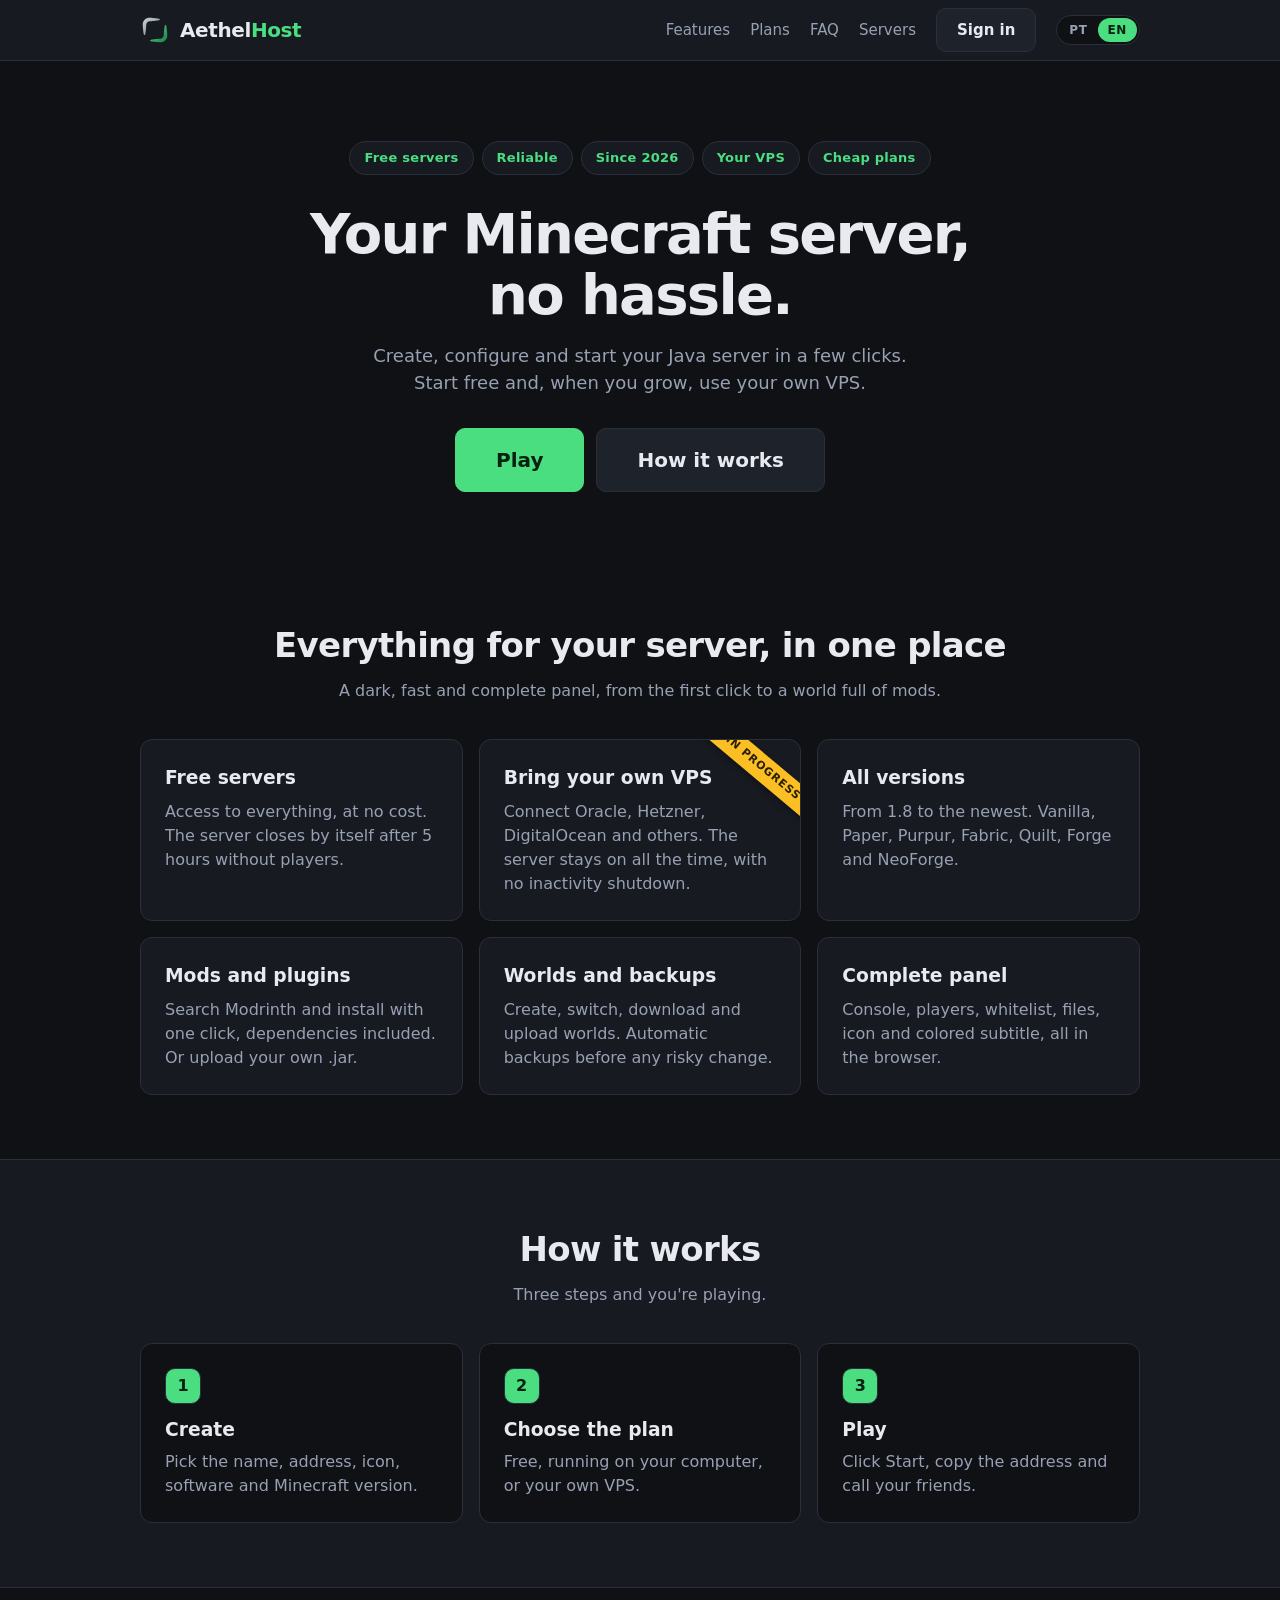
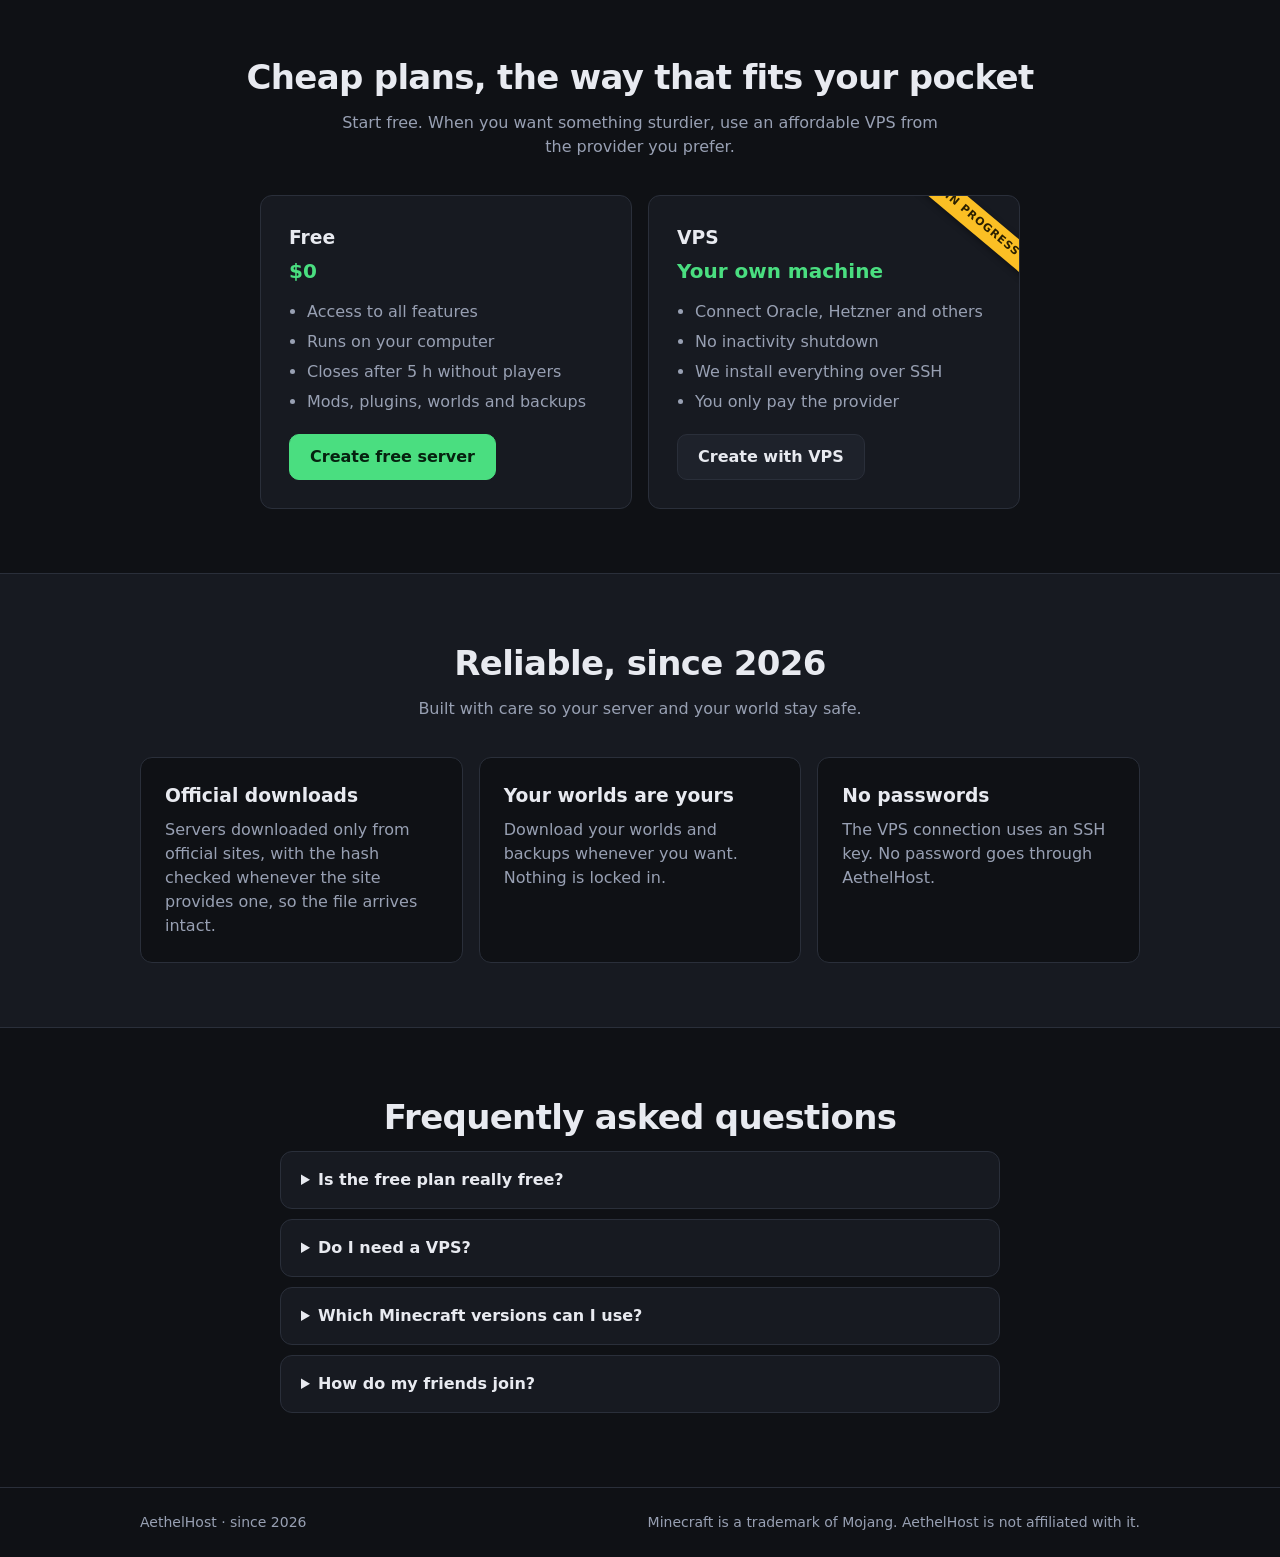
==== commit c3b32820: "Perfil com menu, banner e tema claro/escuro; mesclar contas - menu ao clicar no perfil: Ver perfil, " ====
--- a/index.html
+++ b/index.html
@@ -6,6 +6,7 @@
   <title>AethelHost — Servidores de Minecraft</title>
   <link rel="icon" href="assets/icon.svg" type="image/svg+xml">
   <link rel="stylesheet" href="css/style.css">
+  <script src="js/theme.js"></script>
 </head>
 <body>
   <header class="topbar">
--- a/css/style.css
+++ b/css/style.css
@@ -12,6 +12,25 @@
   --warn: #fbbf24;
   --ok: #22c55e;
   --radius: 12px;
+  --border-strong: #3a4150;
+  color-scheme: dark;
+}
+
+/* Tema claro (branco): só troca as cores; o console e a prévia do Minecraft continuam escuros de propósito */
+:root[data-theme="light"] {
+  --bg: #f4f6f9;
+  --surface: #ffffff;
+  --surface-2: #eceff4;
+  --border: #d6dbe4;
+  --border-strong: #b4bcca;
+  --text: #171b22;
+  --muted: #566073;
+  --accent: #16a34a;
+  --accent-ink: #ffffff;
+  --danger: #dc2626;
+  --warn: #d97706;
+  --ok: #15803d;
+  color-scheme: light;
 }
 
 * { box-sizing: border-box; }
@@ -38,6 +57,7 @@
 .topnav a:hover { color: var(--text); }
 
 /* Formulários do login: e-mail, senha e código */
+.login-card .error, .setup-card .error, .login-card + .setup-card .error { color: var(--danger); font-size: 14px; margin: 10px 0 0; }
 .login-form { text-align: left; margin-top: 14px; }
 .login-form .field { margin-bottom: 14px; }
 .btn-block { width: 100%; justify-content: center; }
@@ -92,7 +112,7 @@
   background: var(--surface-2); color: var(--text);
   font: inherit; font-weight: 600; cursor: pointer;
 }
-.btn:hover { border-color: #3a4150; }
+.btn:hover { border-color: var(--border-strong); }
 .btn:disabled { opacity: 0.5; cursor: not-allowed; }
 .btn-primary { background: var(--accent); border-color: var(--accent); color: var(--accent-ink); }
 .btn-primary:hover { filter: brightness(1.08); border-color: var(--accent); }
@@ -341,13 +361,13 @@
 .cs-native { display: none !important; }
 .cs-btn { width: 100%; display: flex; align-items: center; justify-content: space-between; gap: 10px; padding: 11px 14px; border-radius: 10px;
           border: 1px solid var(--border); background: var(--bg); color: var(--text); font: inherit; cursor: pointer; text-align: left; }
-.cs-btn:hover:not(:disabled) { border-color: #3a4150; }
+.cs-btn:hover:not(:disabled) { border-color: var(--border-strong); }
 .cs-btn:focus-visible, .cs.open .cs-btn { outline: 2px solid var(--accent); outline-offset: -1px; }
 .cs-btn:disabled { opacity: 0.55; cursor: not-allowed; }
 .cs-label { overflow: hidden; text-overflow: ellipsis; white-space: nowrap; }
 .cs-chevron { display: inline-flex; color: var(--muted); transition: transform 0.15s; flex: none; }
 .cs.open .cs-chevron { transform: rotate(180deg); color: var(--accent); }
-.cs-panel { position: absolute; z-index: 50; left: 0; right: 0; top: calc(100% + 6px); background: var(--surface); border: 1px solid #3a4150;
+.cs-panel { position: absolute; z-index: 50; left: 0; right: 0; top: calc(100% + 6px); background: var(--surface); border: 1px solid var(--border-strong);
             border-radius: 12px; box-shadow: 0 16px 40px rgba(0, 0, 0, 0.55); overflow: hidden; }
 .cs-search { width: 100%; border: 0; border-bottom: 1px solid var(--border); border-radius: 0; background: var(--surface-2); padding: 10px 14px; }
 .cs-search:focus { outline: none; border-bottom-color: var(--accent); }
@@ -439,3 +459,48 @@
   .side .back { margin-bottom: 0; }
   .plans { grid-template-columns: 1fr; }
 }
+
+
+/* ===== Menu do perfil (topo) ===== */
+.user-menu { position: relative; }
+.user-btn { display: inline-flex; align-items: center; gap: 8px; padding: 3px 10px 3px 4px; border-radius: 999px; border: 1px solid var(--border);
+            background: var(--surface-2); color: var(--text); font: inherit; cursor: pointer; }
+.user-btn:hover, .user-btn[aria-expanded="true"] { border-color: var(--accent); }
+.user-btn .caret { width: 0; height: 0; border-left: 4px solid transparent; border-right: 4px solid transparent; border-top: 5px solid var(--muted); }
+.user-pop { position: absolute; right: 0; top: calc(100% + 8px); min-width: 190px; z-index: 60; padding: 6px; background: var(--surface);
+            border: 1px solid var(--border-strong); border-radius: 12px; box-shadow: 0 16px 40px rgba(0, 0, 0, 0.35); }
+.user-pop[hidden] { display: none; }
+.user-pop .who { padding: 8px 12px 10px; border-bottom: 1px solid var(--border); margin-bottom: 4px; font-size: 13px; color: var(--muted); }
+.user-pop .who b { display: block; color: var(--text); font-size: 15px; }
+.user-pop a, .user-pop button { display: block; width: 100%; text-align: left; padding: 9px 12px; border: 0; border-radius: 8px; background: none;
+                                color: var(--text); font: inherit; font-size: 14px; cursor: pointer; }
+.user-pop a:hover, .user-pop button:hover { background: var(--surface-2); color: var(--text); }
+.user-pop .danger { color: var(--danger); }
+
+/* ===== Página do perfil ===== */
+.profile { max-width: 760px; margin: 32px auto 80px; display: grid; gap: 20px; }
+.profile-card { padding: 0; overflow: hidden; }
+.banner { position: relative; height: 160px; background: linear-gradient(135deg, #1a2a22 0%, #16211c 45%, #1b2029 100%); overflow: hidden; }
+.banner::before { content: ""; position: absolute; inset: 0; background: url("../assets/icon.svg") 0 0 / 36px 36px space; opacity: 0.32; }
+.banner::after { content: ""; position: absolute; inset: 0; background: linear-gradient(180deg, transparent 55%, rgba(0, 0, 0, 0.35)); }
+.profile-head { display: flex; align-items: flex-end; gap: 18px; padding: 0 28px; margin-top: -44px; position: relative; z-index: 1; flex-wrap: wrap; }
+.avatar.big { width: 96px; height: 96px; font-size: 40px; border: 4px solid var(--surface); box-shadow: 0 4px 16px rgba(0, 0, 0, 0.35); }
+.profile-head h1 { margin: 0; font-size: 28px; line-height: 1.15; }
+.profile-head .handle { color: var(--muted); font-size: 16px; }
+.profile-body { padding: 18px 28px 28px; }
+.profile-facts { display: grid; grid-template-columns: repeat(auto-fit, minmax(200px, 1fr)); gap: 12px; margin: 0; }
+.profile-facts div { background: var(--bg); border: 1px solid var(--border); border-radius: 10px; padding: 10px 14px; }
+.profile-facts dt { color: var(--muted); font-size: 13px; }
+.profile-facts dd { margin: 2px 0 0; font-weight: 600; word-break: break-word; }
+.theme-picker { display: grid; grid-template-columns: repeat(2, 1fr); gap: 12px; margin-top: 14px; }
+.theme-opt { border: 2px solid var(--border); border-radius: 12px; padding: 10px; background: var(--surface); color: var(--text); font: inherit; cursor: pointer; text-align: left; }
+.theme-opt:hover { border-color: var(--border-strong); }
+.theme-opt[aria-pressed="true"] { border-color: var(--accent); }
+.theme-opt .swatch { display: block; height: 64px; border-radius: 8px; margin-bottom: 8px; border: 1px solid rgba(128, 128, 128, 0.35); position: relative; }
+.theme-opt .swatch::before { content: ""; position: absolute; left: 10px; top: 10px; width: 46%; height: 8px; border-radius: 4px; background: rgba(128, 128, 128, 0.55); }
+.theme-opt .swatch::after { content: ""; position: absolute; left: 10px; top: 28px; width: 28%; height: 20px; border-radius: 6px; background: #4ade80; }
+.swatch.dark { background: #0f1115; }
+.swatch.light { background: #f4f6f9; }
+
+/* No tema branco, o subtítulo colorido do Minecraft ganha um fundo escuro (as cores claras do jogo sumiriam no branco) */
+:root[data-theme="light"] .sub-mc { display: inline-block; background: #1b1f27; padding: 2px 10px; border-radius: 6px; }
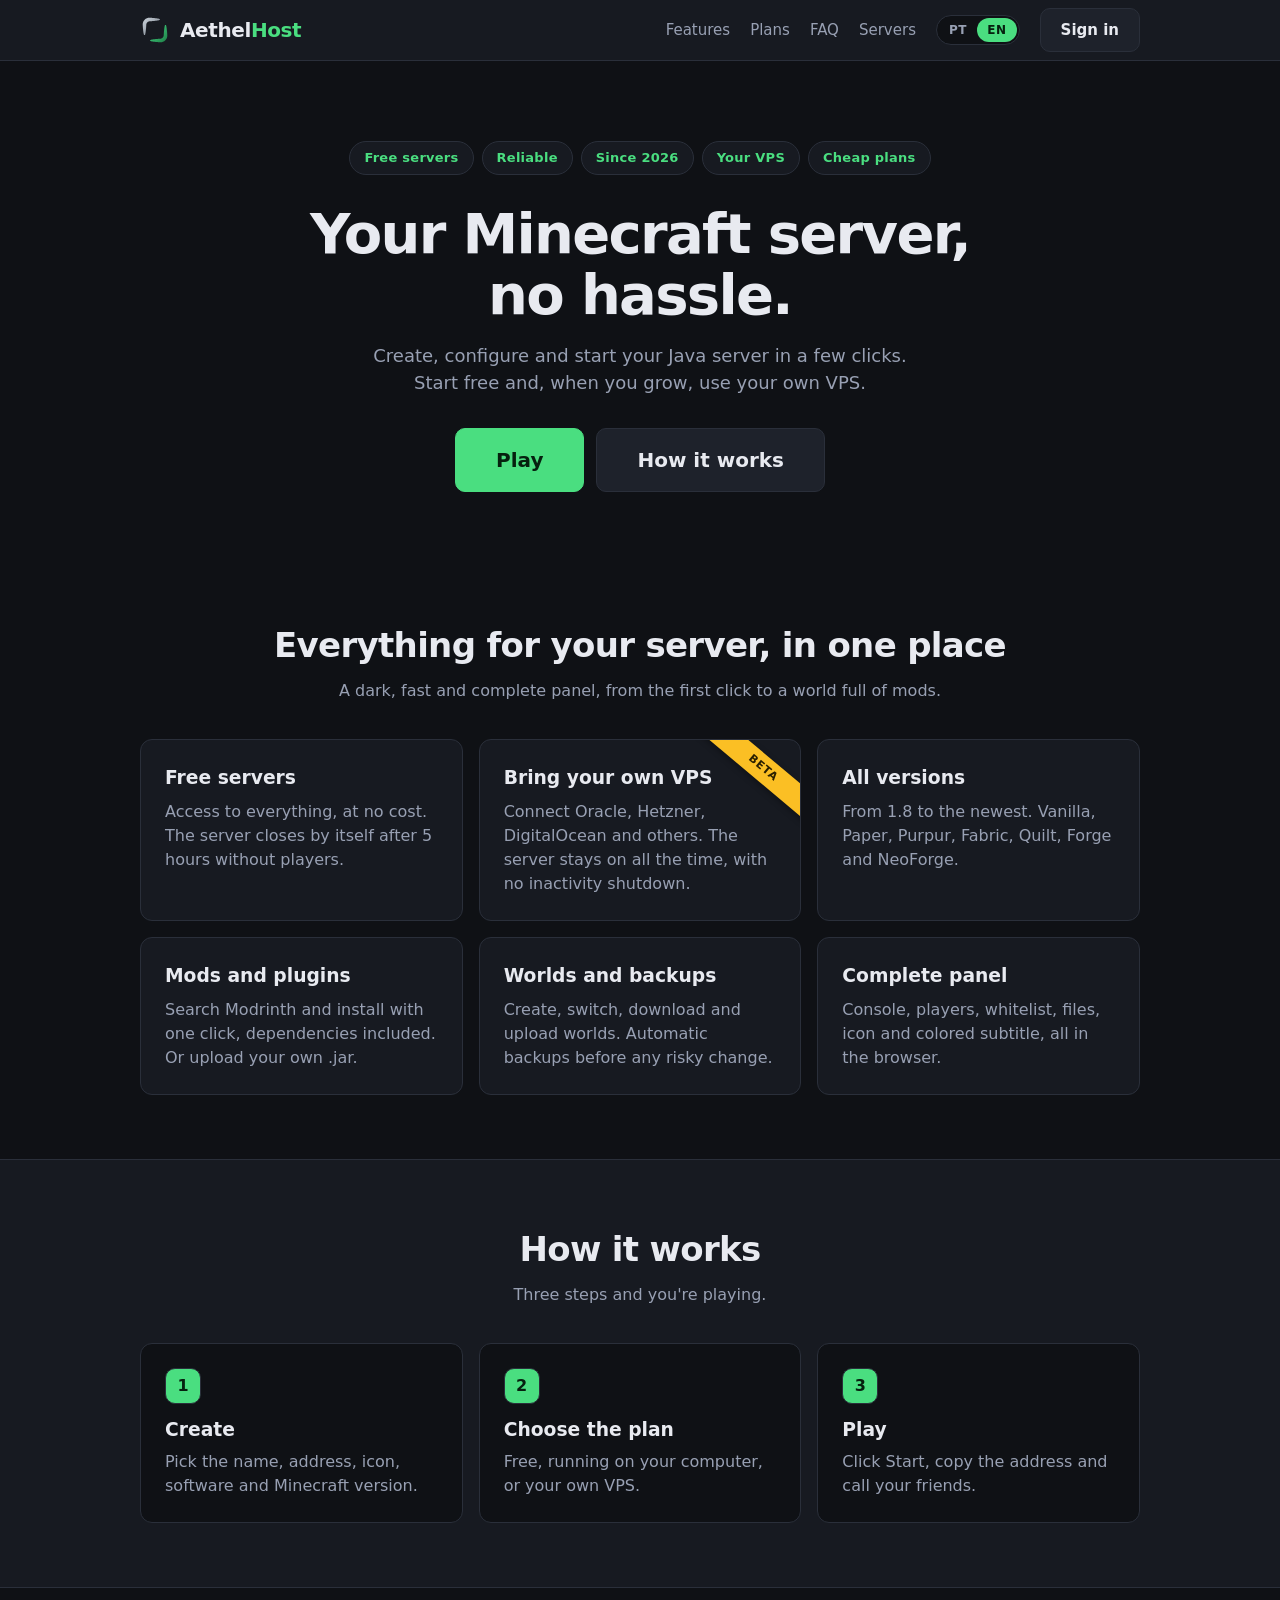
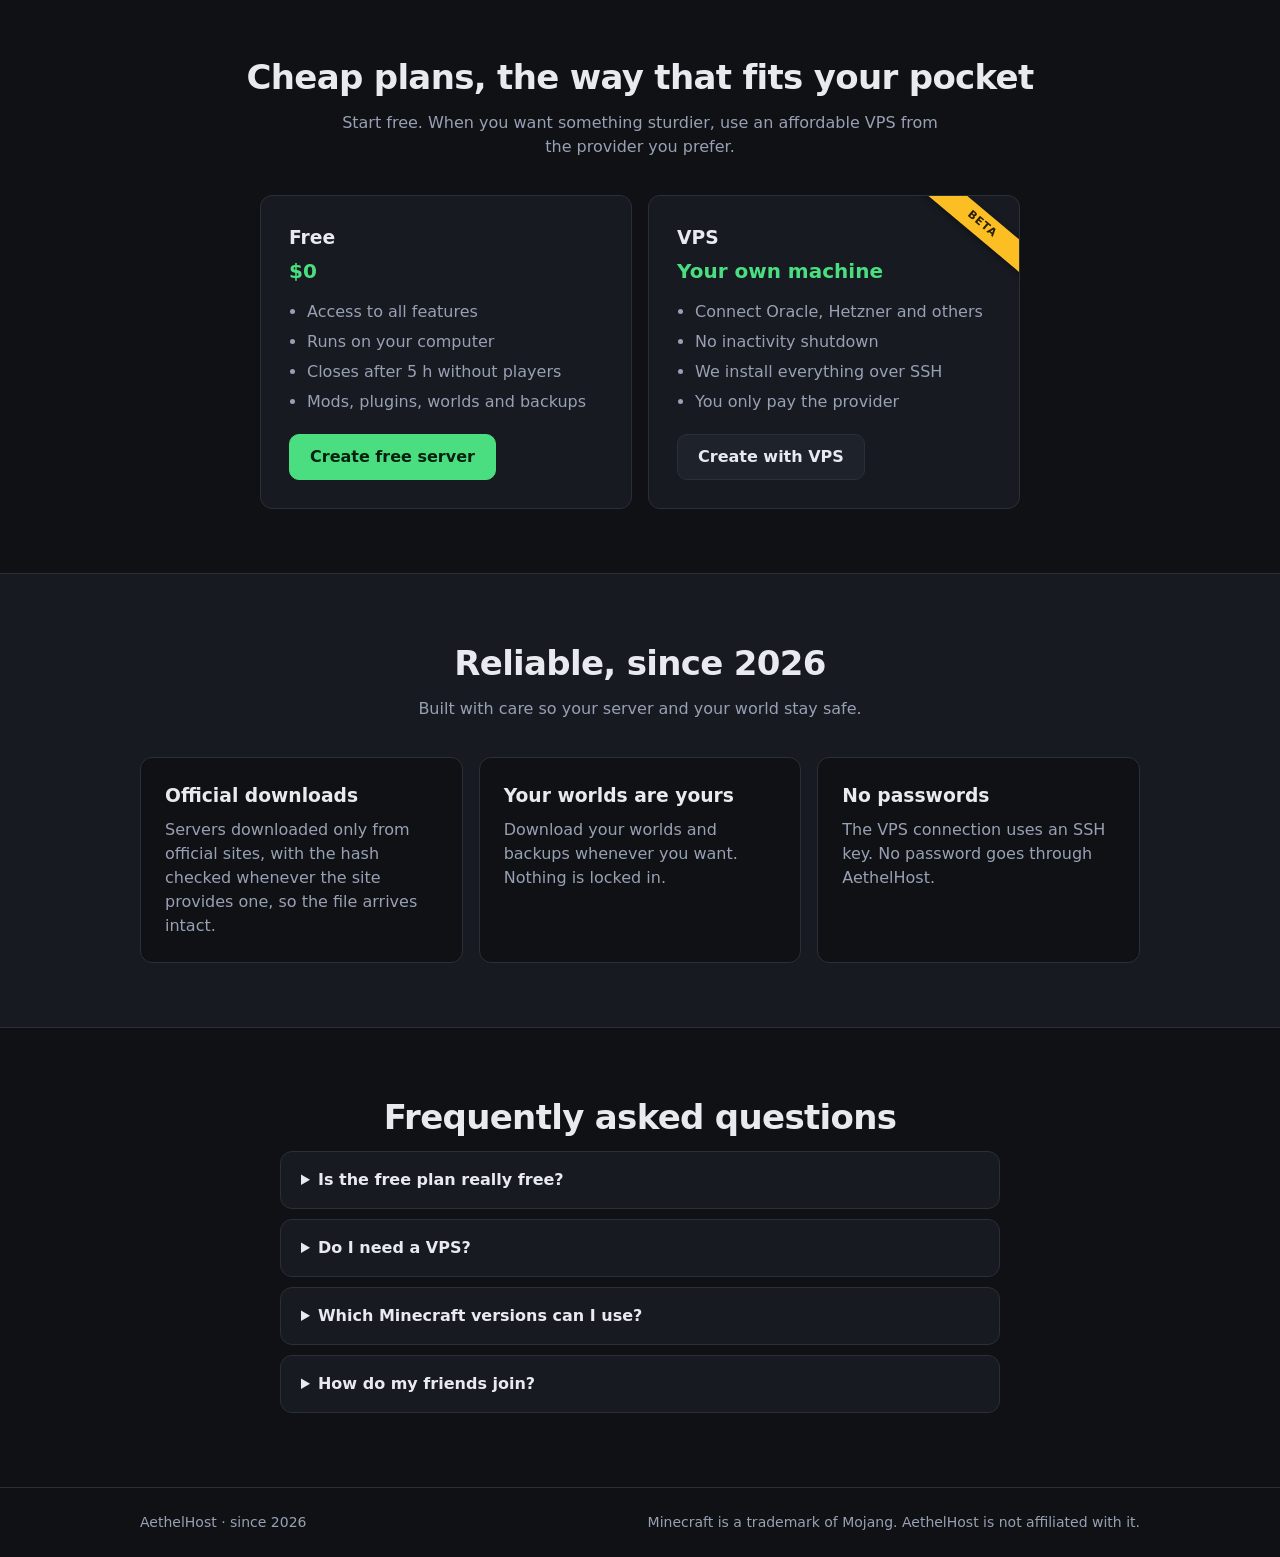
==== commit 296b62ca: "VPS: teste de porta, beta em vez de 'em progresso', traducoes e README" ====
--- a/index.html
+++ b/index.html
@@ -50,7 +50,7 @@
             <p>Acesso a tudo, sem pagar nada. O servidor fecha sozinho após 5 horas sem jogadores.</p>
           </div>
           <div class="feature ribbon-host">
-            <span class="ribbon">Em progresso</span>
+            <span class="ribbon">Beta</span>
             <h3>Traga a sua VPS</h3>
             <p>Conecte Oracle, Hetzner, DigitalOcean e outras. O servidor fica ligado o tempo todo, sem fechar por inatividade.</p>
           </div>
@@ -103,7 +103,7 @@
             <a class="btn btn-primary" href="create.html">Criar servidor grátis</a>
           </div>
           <div class="plan-card ribbon-host">
-            <span class="ribbon">Em progresso</span>
+            <span class="ribbon">Beta</span>
             <h3>VPS</h3>
             <div class="price">Sua própria máquina</div>
             <ul>
@@ -134,7 +134,7 @@
       <div class="container narrow-text">
         <h2>Perguntas frequentes</h2>
         <details class="faq"><summary>O plano grátis é mesmo grátis?</summary><p>Sim. Ele roda no seu computador, então você não paga nada ao AethelHost. O servidor fecha sozinho depois de 5 horas sem jogadores.</p></details>
-        <details class="faq"><summary>Preciso de uma VPS?</summary><p>Não. Você só precisa de uma VPS se quiser o servidor ligado o tempo todo. Esse plano ainda está em progresso.</p></details>
+        <details class="faq"><summary>Preciso de uma VPS?</summary><p>Não. Você só precisa de uma VPS se quiser o servidor ligado o tempo todo. Esse plano está em beta.</p></details>
         <details class="faq"><summary>Quais versões do Minecraft posso usar?</summary><p>Todas as versões estáveis, da 1.8 até a mais recente, no Vanilla, Paper, Purpur, Fabric, Quilt, Forge e NeoForge.</p></details>
         <details class="faq"><summary>Como meus amigos entram?</summary><p>Eles usam o endereço que aparece no painel. Para amigos de fora da sua casa, ative o endereço público do servidor: o AethelHost usa o playit.gg e você não precisa abrir porta no roteador.</p></details>
       </div>
--- a/css/style.css
+++ b/css/style.css
@@ -33,6 +33,8 @@
   color-scheme: light;
 }
 
+html.i18n-wait body { visibility: hidden; }  /* escondida só até traduzir (theme.js e i18n.js) */
+
 * { box-sizing: border-box; }
 
 html, body { margin: 0; }
@@ -60,6 +62,8 @@
 .login-card .error, .setup-card .error, .login-card + .setup-card .error { color: var(--danger); font-size: 14px; margin: 10px 0 0; }
 .login-form { text-align: left; margin-top: 14px; }
 .login-form .field { margin-bottom: 14px; }
+.captcha-box { margin: 4px 0 16px; }
+.captcha-box iframe { max-width: 100%; }
 .btn-block { width: 100%; justify-content: center; }
 .center { text-align: center; }
 .or { display: flex; align-items: center; gap: 12px; margin: 18px 0 6px; color: var(--muted); font-size: 14px; text-transform: lowercase; }
@@ -504,3 +508,100 @@
 
 /* No tema branco, o subtítulo colorido do Minecraft ganha um fundo escuro (as cores claras do jogo sumiriam no branco) */
 :root[data-theme="light"] .sub-mc { display: inline-block; background: #1b1f27; padding: 2px 10px; border-radius: 6px; }
+
+/* ===== Sino de notificações ===== */
+.bell { position: relative; display: inline-flex; align-items: center; justify-content: center; width: 36px; height: 36px; border-radius: 50%;
+        border: 1px solid var(--border); background: var(--surface-2); color: var(--text); cursor: pointer; padding: 0; }
+.bell:hover, .bell[aria-expanded="true"] { border-color: var(--accent); }
+.bell svg { width: 18px; height: 18px; }
+.bell-count { position: absolute; top: -4px; right: -4px; min-width: 18px; height: 18px; padding: 0 5px; border-radius: 999px; background: var(--danger);
+              color: #fff; font: 800 11px/18px system-ui; text-align: center; }
+.bell-wrap { position: relative; display: inline-flex; }
+.notif-pop { position: absolute; right: 0; top: calc(100% + 8px); width: 340px; max-width: calc(100vw - 24px); max-height: 70vh; overflow: auto; z-index: 60;
+             background: var(--surface); border: 1px solid var(--border-strong); border-radius: 12px; box-shadow: 0 16px 40px rgba(0, 0, 0, 0.35); }
+.notif-pop[hidden] { display: none; }
+.notif-head { display: flex; align-items: center; justify-content: space-between; padding: 12px 14px; border-bottom: 1px solid var(--border); font-weight: 700; }
+.notif-head .linkbtn { font-size: 13px; font-weight: 400; }
+.notif-item { padding: 12px 14px; border-bottom: 1px solid var(--border); font-size: 14px; }
+.notif-item:last-child { border-bottom: 0; }
+.notif-item.unread { background: rgba(74, 222, 128, 0.07); }
+.notif-item .when { color: var(--muted); font-size: 12px; margin-top: 4px; }
+.notif-item .lv { display: flex; gap: 12px; flex-wrap: wrap; color: var(--muted); font-size: 13px; margin-top: 4px; }
+.notif-item .lv b { color: var(--text); font-weight: 600; }
+.notif-actions { display: flex; gap: 8px; margin-top: 10px; }
+.notif-actions .btn { padding: 5px 14px; font-size: 13px; }
+.notif-empty { padding: 22px 14px; text-align: center; color: var(--muted); }
+
+/* ===== Compartilhamento ===== */
+.badge.shared { color: #38bdf8; border-color: #38bdf8; }
+.badge.owner { color: var(--warn); border-color: var(--warn); }
+.badge.pending { color: var(--warn); border-color: var(--warn); }
+.share-row { display: flex; align-items: center; gap: 12px; padding: 12px 0; border-top: 1px solid var(--border); flex-wrap: wrap; }
+.share-row:first-child { border-top: 0; }
+.share-row .who { flex: 1; min-width: 160px; display: flex; align-items: center; gap: 10px; }
+.share-row .who small { display: block; color: var(--muted); }
+.share-row select { width: auto; min-width: 150px; padding: 7px 10px; }
+.share-form { display: grid; gap: 14px; }
+.type-grid { display: grid; grid-template-columns: repeat(auto-fit, minmax(210px, 1fr)); gap: 16px; }
+.type-grid h4 { margin: 0 0 4px; }
+.type-grid p { margin: 0; color: var(--muted); font-size: 14px; }
+.shared-badge { margin-left: 10px; vertical-align: middle; font-size: 12px; }
+
+/* Papéis: quem recebeu o servidor só vê o que o nível dele permite (a API também confere) */
+body.role-basic .full-only { display: none !important; }
+body:not(.role-owner) .owner-only { display: none !important; }
+body.files-read .files-write, body.files-none .files-write { display: none !important; }
+
+/* ===== Tela de espera ("Aguarde...") ===== */
+.wait-overlay { position: fixed; inset: 0; z-index: 500; display: flex; align-items: center; justify-content: center; background: rgba(120, 126, 138, 0.55); backdrop-filter: blur(2px); }
+.wait-overlay[hidden] { display: none; }
+.wait-box { display: flex; flex-direction: column; align-items: center; gap: 14px; padding: 22px 36px; border-radius: 14px; background: rgba(30, 34, 43, 0.94); color: #fff; font-weight: 700; font-size: 18px; box-shadow: 0 12px 40px rgba(0, 0, 0, 0.35); }
+.spinner { width: 34px; height: 34px; border-radius: 50%; border: 4px solid rgba(255, 255, 255, 0.25); border-top-color: var(--accent); animation: spin 0.8s linear infinite; }
+@keyframes spin { to { transform: rotate(360deg); } }
+
+/* ===== Conectar-se (outros logins da mesma conta) ===== */
+.conn-row { display: flex; align-items: center; gap: 14px; padding: 14px 0; border-top: 1px solid var(--border); flex-wrap: wrap; }
+.conn-row:first-child { border-top: 0; }
+.conn-row .who { flex: 1; min-width: 160px; display: flex; align-items: center; gap: 12px; }
+.conn-row .who small { display: block; color: var(--muted); }
+.badge.connected { color: var(--accent); border-color: var(--accent); }
+
+/* ===== Banners prontos e editar perfil ===== */
+.banner.b-blue { background: linear-gradient(135deg, #12263a 0%, #14202f 50%, #1b2029 100%); }
+.banner.b-purple { background: linear-gradient(135deg, #2a1a3a 0%, #1e1830 50%, #1b2029 100%); }
+.banner.b-orange { background: linear-gradient(135deg, #3a2612 0%, #2c1f14 50%, #1b2029 100%); }
+.banner.b-red { background: linear-gradient(135deg, #3a1616 0%, #2b1719 50%, #1b2029 100%); }
+.banner.b-gray { background: linear-gradient(135deg, #2a2f38 0%, #21252c 50%, #1b2029 100%); }
+.banner.has-img { background-size: cover; background-position: center; }
+.banner.has-img::before { display: none; }
+.stack { display: grid; gap: 20px; }
+.stack h2 { margin: 0 0 4px; }
+.swatch-grid { display: flex; flex-wrap: wrap; gap: 10px; margin: 10px 0 14px; }
+.b-swatch { position: relative; width: 84px; height: 44px; border-radius: 10px; border: 2px solid var(--border); padding: 0; cursor: pointer; overflow: hidden; }
+.b-swatch::before { content: ""; position: absolute; inset: 0; background: url("../assets/icon.svg") 0 0 / 16px 16px space; opacity: 0.3; }
+.b-swatch[aria-pressed="true"] { border-color: var(--accent); }
+.b-swatch:hover { border-color: var(--border-strong); }
+.b-swatch.b-green { background: linear-gradient(135deg, #1a2a22, #1b2029); }
+.b-swatch.b-blue { background: linear-gradient(135deg, #12263a, #1b2029); }
+.b-swatch.b-purple { background: linear-gradient(135deg, #2a1a3a, #1b2029); }
+.b-swatch.b-orange { background: linear-gradient(135deg, #3a2612, #1b2029); }
+.b-swatch.b-red { background: linear-gradient(135deg, #3a1616, #1b2029); }
+.b-swatch.b-gray { background: linear-gradient(135deg, #2a2f38, #1b2029); }
+.edit-head { display: flex; align-items: center; gap: 16px; flex-wrap: wrap; margin-bottom: 8px; }
+.edit-head .avatar.big { width: 72px; height: 72px; font-size: 30px; border-width: 3px; }
+.two-col { display: grid; grid-template-columns: repeat(auto-fit, minmax(230px, 1fr)); gap: 14px; }
+.code-step { border: 1px solid var(--accent); border-radius: 12px; padding: 16px; margin-top: 12px; text-align: center; }
+.code-step .code-input { max-width: 260px; margin: 8px auto 12px; display: block; }
+
+/* Caixas de diálogo (confirmar / perguntar) */
+.dlg-overlay { position: fixed; inset: 0; z-index: 600; display: flex; align-items: center; justify-content: center; padding: 16px; background: rgba(8, 10, 14, 0.62); backdrop-filter: blur(3px); animation: dlg-fade 0.15s ease-out; }
+.dlg-box { width: min(440px, 100%); padding: 26px 26px 22px; border-radius: 16px; background: var(--surface); border: 1px solid var(--border-strong); box-shadow: 0 24px 70px rgba(0, 0, 0, 0.5); text-align: center; animation: dlg-pop 0.18s ease-out; }
+.dlg-icon { width: 46px; height: 46px; margin: 0 auto 14px; border-radius: 50%; display: flex; align-items: center; justify-content: center; font-size: 24px; font-weight: 800; color: var(--accent); background: rgba(74, 222, 128, 0.14); border: 2px solid var(--accent); }
+.dlg-box.danger .dlg-icon { color: var(--danger); background: rgba(248, 113, 113, 0.14); border-color: var(--danger); }
+.dlg-title { margin: 0 0 8px; font-size: 20px; }
+.dlg-msg { margin: 0 0 18px; color: var(--muted); line-height: 1.5; font-size: 15px; overflow-wrap: anywhere; }
+.dlg-input { width: 100%; margin: 0 0 18px; }
+.dlg-actions { display: flex; gap: 10px; justify-content: center; flex-wrap: wrap; }
+.dlg-actions .btn { min-width: 120px; justify-content: center; }
+@keyframes dlg-fade { from { opacity: 0; } to { opacity: 1; } }
+@keyframes dlg-pop { from { opacity: 0; transform: translateY(8px) scale(0.97); } to { opacity: 1; transform: none; } }
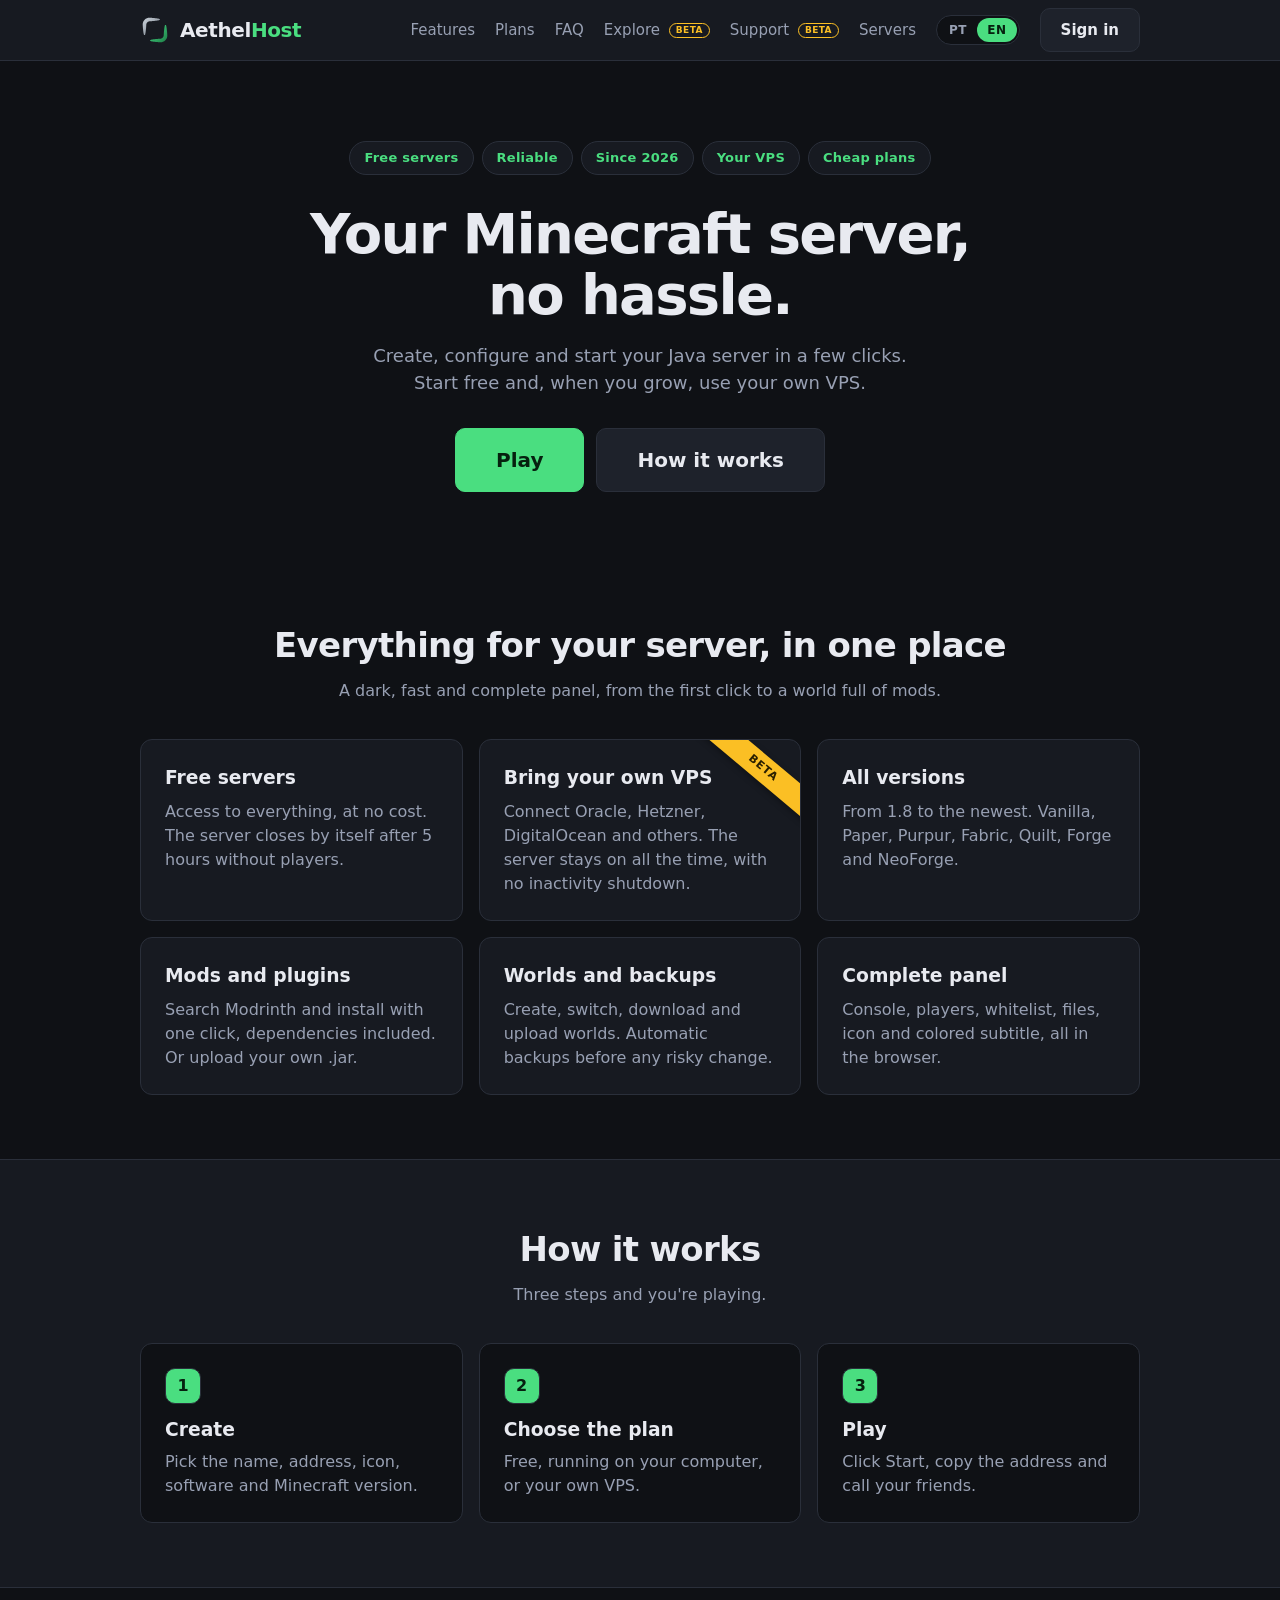
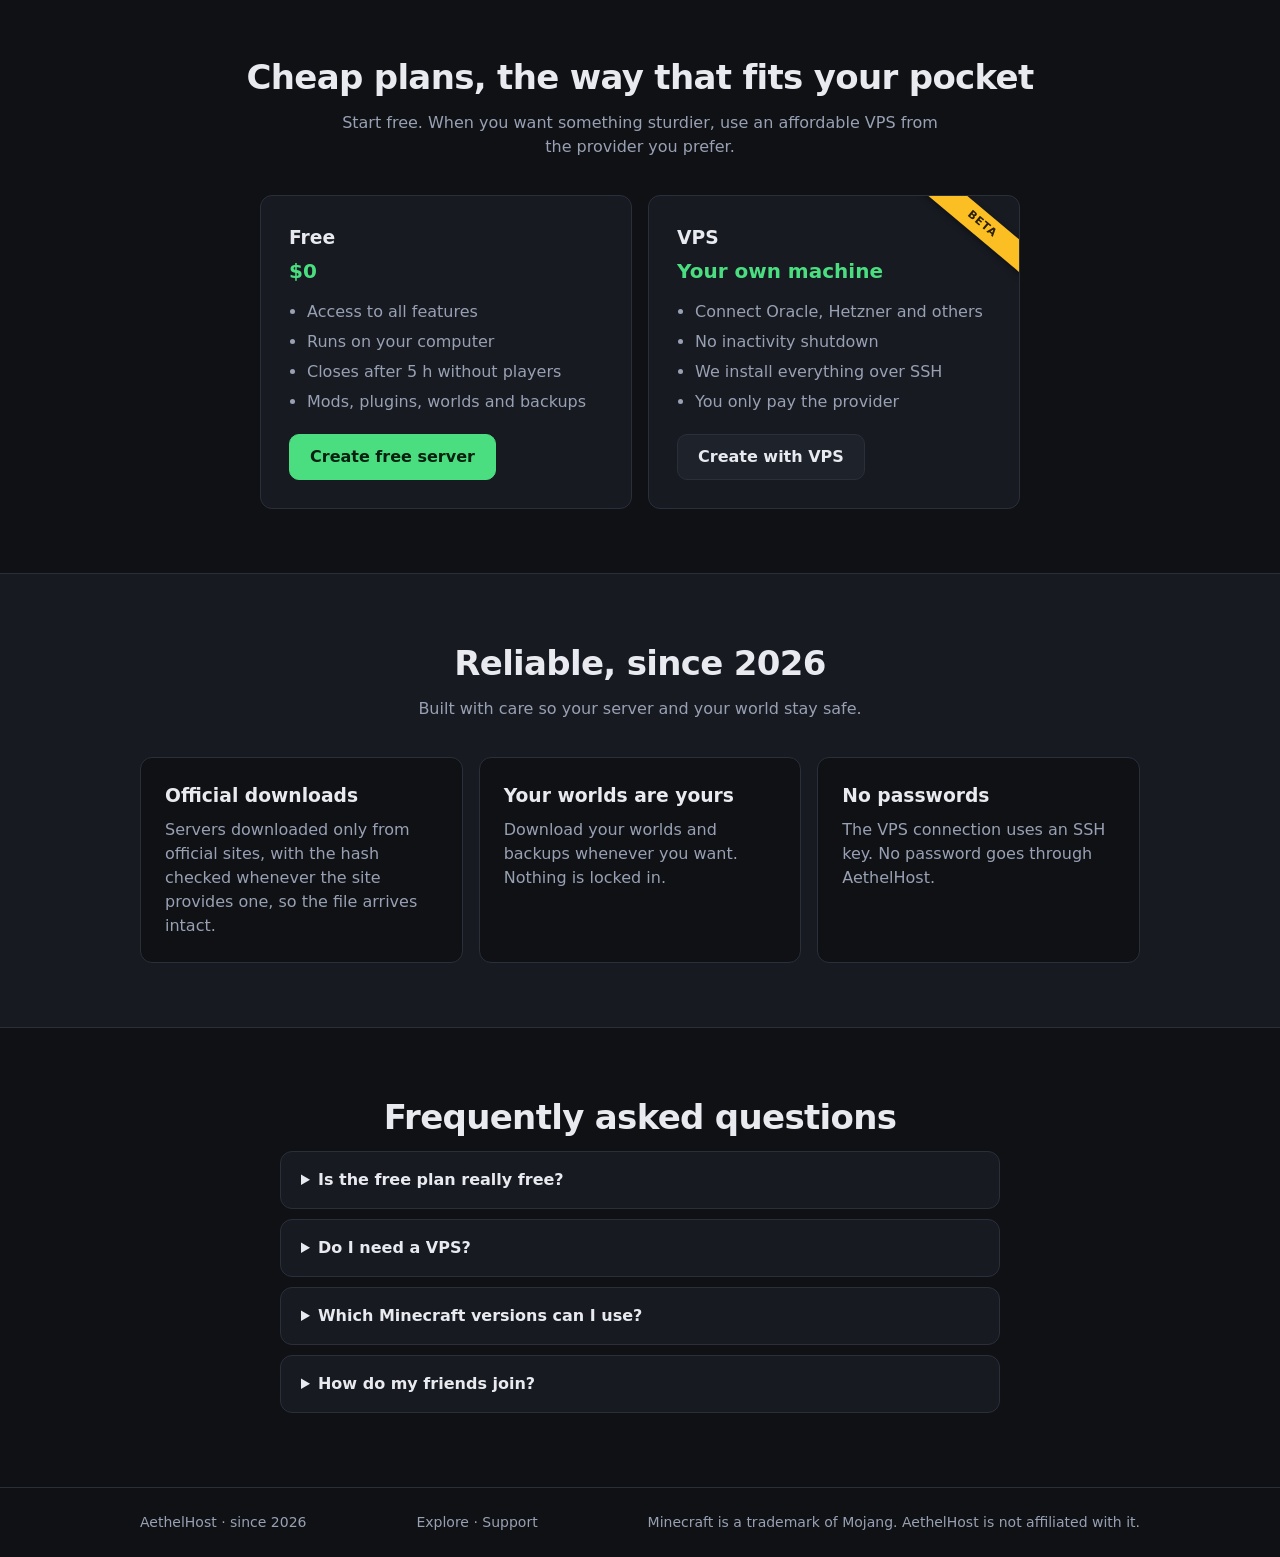
==== commit 97a6323e: "Explorar (Beta) com selo Confiavel por AethelHost, denuncias e Suporte (Beta) com guias e conversa c" ====
--- a/index.html
+++ b/index.html
@@ -144,6 +144,7 @@
   <footer class="site-footer">
     <div class="container">
       <span>AethelHost · desde 2026</span>
+      <span><a href="explore.html">Explorar</a> · <a href="support.html">Suporte</a></span>
       <span>Minecraft é uma marca da Mojang. O AethelHost não é afiliado a ela.</span>
     </div>
   </footer>
--- a/css/style.css
+++ b/css/style.css
@@ -605,3 +605,195 @@
 .dlg-actions .btn { min-width: 120px; justify-content: center; }
 @keyframes dlg-fade { from { opacity: 0; } to { opacity: 1; } }
 @keyframes dlg-pop { from { opacity: 0; transform: translateY(8px) scale(0.97); } to { opacity: 1; transform: none; } }
+
+/* ===== Menu lateral do painel (estilo Aternos): coluna escura com o servidor no topo, itens grandes e botão de recolher ===== */
+.server-panel { --side-bg: #283140; --side-bg-2: #212938; --side-text: #e6eaf2; --side-muted: #9aa5b8;
+  grid-template-columns: 270px 1fr; align-items: start; gap: 28px; }
+.server-panel.side-collapsed { grid-template-columns: 76px 1fr; }
+.server-panel .side { position: sticky; top: 16px; gap: 0; padding: 0; overflow: hidden; background: var(--side-bg); border: 1px solid rgba(255, 255, 255, 0.06);
+  border-radius: 14px; box-shadow: 0 10px 30px rgba(0, 0, 0, 0.25); }
+.server-panel .side .back { margin: 0; padding: 9px 18px; border-radius: 0; font-size: 12px; font-weight: 700; letter-spacing: 0.04em; color: var(--side-muted); background: var(--side-bg-2); }
+.server-panel .side .back:hover { color: #fff; }
+.server-panel .side-server { display: flex; align-items: center; gap: 12px; margin: 0; padding: 16px 18px; border: 0; border-radius: 0; background: var(--side-bg-2);
+  border-top: 3px solid var(--danger); }
+.server-panel .side-server[data-state="online"] { border-top-color: var(--ok); }
+.server-panel .side-server[data-state="starting"], .server-panel .side-server[data-state="stopping"] { border-top-color: var(--warn); }
+.server-panel .side-server .ss-text { min-width: 0; flex: 1; }
+.server-panel .side-server .ss-name { font-weight: 800; font-size: 17px; color: #fff; overflow: hidden; text-overflow: ellipsis; white-space: nowrap; }
+.server-panel .side-server .ss-id { margin-top: 2px; font: 11px ui-monospace, Consolas, monospace; color: var(--side-muted); overflow: hidden; text-overflow: ellipsis; white-space: nowrap; }
+.server-panel .ss-icon { position: relative; width: 34px; height: 34px; border-radius: 50%; flex: none; background: var(--danger); }
+.server-panel .ss-icon::after { content: ""; position: absolute; inset: 11px; border-radius: 3px; background: #fff; }
+.server-panel .side-server[data-state="online"] .ss-icon { background: var(--ok); }
+.server-panel .side-server[data-state="online"] .ss-icon::after { inset: 8px; border-radius: 50%; background: transparent; border: 3px solid #fff; }
+.server-panel .side-server[data-state="starting"] .ss-icon, .server-panel .side-server[data-state="stopping"] .ss-icon { background: var(--warn); }
+.server-panel .side-server[data-state="starting"] .ss-icon::after, .server-panel .side-server[data-state="stopping"] .ss-icon::after { inset: 8px; border-radius: 50%; background: transparent;
+  border: 3px solid #fff; border-top-color: transparent; animation: spin 0.9s linear infinite; }
+.server-panel .side-title { display: none; }
+.server-panel .side button { display: flex; align-items: center; gap: 16px; width: 100%; padding: 15px 18px; border-radius: 0; border: 0; border-left: 4px solid transparent;
+  font-size: 17px; font-weight: 600; color: var(--side-text); background: transparent; }
+.server-panel .side button:hover:not(:disabled) { background: rgba(255, 255, 255, 0.06); color: #fff; }
+.server-panel .side button .ico { width: 24px; height: 24px; flex: none; opacity: 1; stroke-width: 2.2; }
+.server-panel .side button .badge-count { margin-left: auto; min-width: 24px; padding: 1px 8px; border-radius: 999px; background: var(--accent); color: var(--accent-ink); font-size: 13px; font-weight: 800; text-align: center; }
+.server-panel .side button .badge-count:empty { display: none; }
+.server-panel .side button.active { background: rgba(0, 0, 0, 0.22); border-left-color: var(--accent); color: #fff; }
+.server-panel .side button.active::after { content: "\203A"; margin-left: auto; font-size: 26px; line-height: 1; font-weight: 400; }
+.server-panel .side button.active .badge-count + *, .server-panel .side button.active:has(.badge-count:not(:empty))::after { display: none; }
+.server-panel .side-foot { display: flex; align-items: center; justify-content: flex-end; padding: 10px 14px; background: var(--side-bg-2); border-top: 1px solid rgba(255, 255, 255, 0.06); }
+.server-panel .side-foot button { width: auto; padding: 8px 12px; border-left: 0; font-size: 22px; line-height: 1; color: var(--side-muted); border-radius: 8px; }
+.server-panel .side-foot button::after { display: none; }
+.server-panel.side-collapsed .side .back, .server-panel.side-collapsed .side-server .ss-text, .server-panel.side-collapsed .side button span { display: none; }
+.server-panel.side-collapsed .side-server { justify-content: center; padding: 16px 0; }
+.server-panel.side-collapsed .side button { justify-content: center; padding: 15px 0; gap: 0; }
+.server-panel.side-collapsed .side button.active::after { display: none; }
+.server-panel.side-collapsed .side-foot { justify-content: center; }
+.server-panel.side-collapsed .side-foot button { transform: rotate(180deg); }
+
+@media (max-width: 800px) {
+  .server-panel, .server-panel.side-collapsed { grid-template-columns: 1fr; }
+  .server-panel .side { position: static; display: flex; flex-direction: row; align-items: stretch; overflow-x: auto; border-radius: 12px; }
+  .server-panel .side-server, .server-panel .side .back, .server-panel .side-foot { display: none; }
+  .server-panel .side button { width: auto; border-left: 0; border-bottom: 3px solid transparent; padding: 12px 14px; font-size: 15px; gap: 10px; white-space: nowrap; }
+  .server-panel .side button.active { border-bottom-color: var(--accent); }
+  .server-panel .side button.active::after { display: none; }
+}
+/* ===== Menu lateral colado na borda da tela, de cima a baixo (como no Aternos) ===== */
+main.server-panel { max-width: none; width: 100%; padding: 0; gap: 0; min-height: calc(100vh - 61px); align-items: stretch; }
+main.server-panel > .side { position: static; align-self: stretch; display: flex; flex-direction: column; border-radius: 0; border: 0;
+  border-right: 1px solid rgba(255, 255, 255, 0.08); box-shadow: none; }
+main.server-panel > .side .side-foot { margin-top: auto; }
+main.server-panel > section { min-width: 0; width: 100%; max-width: 1120px; margin: 0 auto; padding: 32px 36px 70px; }
+@media (max-width: 800px) {
+  main.server-panel { min-height: 0; }
+  main.server-panel > .side { flex-direction: row; border-right: 0; border-bottom: 1px solid rgba(255, 255, 255, 0.08); }
+  main.server-panel > section { padding: 20px 16px 50px; }
+}
+
+/* Cartão do servidor no menu lateral: maior, com ícone, estado e endereço; dá para recolher (só o nome e o status) */
+.server-panel .side-server { position: relative; gap: 14px; padding: 20px 18px 18px; }
+.server-panel .side-server .ss-img { width: 64px; height: 64px; border-radius: 10px; image-rendering: pixelated; flex: none;
+  background: var(--surface-2); border: 2px solid rgba(255, 255, 255, 0.14); box-shadow: 0 6px 16px rgba(0, 0, 0, 0.35); }
+.server-panel .side-server .ss-name { font-size: 20px; line-height: 1.2; white-space: normal; overflow-wrap: anywhere; }
+.server-panel .side-server .ss-state { margin-top: 4px; font-size: 14px; font-weight: 700; color: var(--danger); }
+.server-panel .side-server[data-state="online"] .ss-state { color: var(--ok); }
+.server-panel .side-server[data-state="starting"] .ss-state, .server-panel .side-server[data-state="stopping"] .ss-state { color: var(--warn); }
+.server-panel .side-server .ss-addr { margin-top: 6px; font: 600 12px ui-monospace, Consolas, monospace; color: var(--side-text); opacity: 0.85; overflow: hidden; text-overflow: ellipsis; white-space: nowrap; }
+.server-panel .side-server .ss-icon { position: absolute; top: 14px; right: 14px; width: 26px; height: 26px; }
+.server-panel .side-server .ss-icon::after { inset: 8px; }
+.server-panel .side-server[data-state="online"] .ss-icon::after, .server-panel .side-server[data-state="starting"] .ss-icon::after,
+.server-panel .side-server[data-state="stopping"] .ss-icon::after { inset: 6px; border-width: 2px; }
+.server-panel .ss-toggle { position: absolute; right: 12px; bottom: 8px; width: 24px; height: 20px; display: flex; align-items: center; justify-content: center;
+  border-radius: 6px; color: var(--side-muted); cursor: pointer; font-size: 14px; user-select: none; }
+.server-panel .ss-toggle:hover { background: rgba(255, 255, 255, 0.1); color: #fff; }
+.server-panel .side-server.compact { padding: 12px 44px 12px 18px; gap: 10px; }
+.server-panel .side-server.compact .ss-img, .server-panel .side-server.compact .ss-addr, .server-panel .side-server.compact .ss-id { display: none; }
+.server-panel .side-server.compact .ss-name { font-size: 17px; white-space: nowrap; overflow: hidden; text-overflow: ellipsis; }
+.server-panel .side-server.compact .ss-state { margin-top: 2px; font-size: 13px; }
+.server-panel .side-server.compact .ss-icon { top: 10px; }
+.server-panel .side-server.compact .ss-toggle { bottom: 4px; }
+.server-panel .side-server.compact .ss-toggle { transform: rotate(180deg); }
+.server-panel.side-collapsed .side-server .ss-img, .server-panel.side-collapsed .side-server .ss-toggle { display: none; }
+.server-panel.side-collapsed .side-server, .server-panel.side-collapsed .side-server.compact { padding: 14px 0; }
+.server-panel.side-collapsed .side-server .ss-icon { position: static; transform: none; }
+@media (max-width: 800px) { .server-panel .side-server { display: none; } }
+
+/* ===== Celular ===== */
+.user-pop .only-mobile { display: none; }
+@media (max-width: 640px) {
+  .container { padding-left: 14px; padding-right: 14px; }
+  .topbar .container { height: 56px; gap: 8px; }
+  .brand { font-size: 17px; }
+  .brand .logo { width: 26px; height: 26px; margin-right: 6px; }
+  .topnav { gap: 6px; }
+  .topnav > a[href="servers.html"] { display: none; }  /* no celular "Servidores" fica dentro do menu do perfil */
+  .user-pop .only-mobile { display: block; }
+  .lang-btn span { padding: 3px 7px; font-size: 11px; }
+  .bell { width: 34px; height: 34px; }
+  .user-btn { padding: 2px 8px 2px 3px; gap: 5px; }
+  .notif-pop { position: fixed; left: 8px; right: 8px; top: 62px; width: auto; max-width: none; }
+  input, select, textarea { font-size: 16px; }  /* o iPhone dá zoom em campos menores que 16px */
+  .page-head { flex-wrap: wrap; gap: 10px; }
+  .actions { flex-wrap: wrap; }
+  .actions .btn { flex: 1 1 140px; }
+  .ribbon { right: -44px; }
+}
+@media (max-width: 800px) {
+  .server-panel .side { scrollbar-width: none; scroll-snap-type: x proximity; }
+  .server-panel .side::-webkit-scrollbar { display: none; }
+  .server-panel .side button { scroll-snap-align: center; flex: none; }
+}
+@media (max-width: 640px) {
+  .cmd-row { flex-wrap: wrap; }
+  .cmd-row input { flex: 1 1 150px; min-width: 0; }
+  .cmd-row .btn { flex: 1 1 auto; }
+  .row { flex-wrap: wrap; gap: 10px; }
+  .row-actions { flex-wrap: wrap; width: 100%; }
+  .row-actions .btn { flex: 1 1 auto; }
+}
+@media (max-width: 640px) {
+  .card { padding: 18px 16px; }
+  .narrow { max-width: 100%; }
+  h1 { font-size: 26px; }
+}
+.login-form + p.muted { margin-top: 16px; }
+.login-form .field > label.check { font-weight: 400; font-size: 15px; color: var(--text); margin: 6px 0 0; }
+#bkDrive .error, #bkDrive .ok-msg { margin-top: 12px; }
+@media (max-width: 640px) {
+  .uri-row { flex-wrap: wrap; }
+  .uri-row .btn { flex: 1 1 100%; }
+}
+
+/* ===== Explorar e Suporte (Beta) ===== */
+.beta-tag { display: inline-block; vertical-align: middle; margin-left: 6px; padding: 2px 9px; border-radius: 999px; font-size: 11px; font-weight: 800; letter-spacing: 0.4px;
+  text-transform: uppercase; color: var(--warn); border: 1px solid var(--warn); }
+.topnav .beta-tag { margin-left: 4px; padding: 0 6px; font-size: 9px; }
+.trust { display: inline-flex; align-items: center; gap: 6px; margin: 2px 0 4px; padding: 2px 10px 2px 3px; border-radius: 999px; font-size: 12px; font-weight: 700;
+  color: var(--accent); border: 1px solid var(--accent); background: color-mix(in srgb, var(--accent) 12%, transparent); }
+.trust-ico { display: inline-grid; place-items: center; width: 18px; height: 18px; border-radius: 50%; background: var(--accent); color: var(--accent-ink); }
+.trust-ico svg { width: 11px; height: 11px; }
+.explore-filters { display: flex; flex-wrap: wrap; gap: 10px; align-items: center; margin-bottom: 14px; }
+.explore-filters input[type="search"] { flex: 1 1 260px; max-width: 420px; }
+.chip-toggle { cursor: pointer; user-select: none; }
+.chip-toggle input { position: absolute; opacity: 0; pointer-events: none; }
+.chip-toggle span { display: inline-flex; align-items: center; gap: 6px; padding: 8px 14px; border-radius: 999px; border: 1px solid var(--border); background: var(--surface); font-size: 14px; font-weight: 600; color: var(--muted); }
+.chip-toggle svg { width: 14px; height: 14px; fill: none; stroke: currentColor; stroke-width: 3; }
+.chip-toggle input:checked + span { color: var(--accent); border-color: var(--accent); background: color-mix(in srgb, var(--accent) 12%, transparent); }
+.chip-toggle input:focus-visible + span { outline: 2px solid var(--accent); outline-offset: 2px; }
+#exNote { margin: 0 0 22px; max-width: 760px; }
+.explore-card .about { margin: 0 0 10px; font-size: 14px; color: var(--text); overflow-wrap: anywhere; display: -webkit-box; -webkit-line-clamp: 3; -webkit-box-orient: vertical; overflow: hidden; }
+.explore-card .card-title { min-width: 0; }
+.explore-flag { margin-top: 10px; text-align: right; font-size: 13px; }
+.report-form { display: grid; gap: 8px; margin-top: 10px; padding-top: 12px; border-top: 1px solid var(--border); }
+.explore-card { display: flex; flex-direction: column; }
+.explore-card:hover { transform: none; }
+.explore-card .card-foot { margin-top: auto; padding-top: 14px; }
+.trust-note { padding: 12px 14px; border: 1px solid var(--accent); border-radius: var(--radius); background: color-mix(in srgb, var(--accent) 8%, transparent); }
+#exploreCard textarea { width: 100%; min-height: 80px; resize: vertical; }
+@media (max-width: 640px) {
+  .explore-filters input[type="search"] { flex: 1 1 100%; max-width: none; }
+  .explore-filters select { flex: 1 1 100%; }
+  .topnav > a[href="support.html"] { display: none; }  /* no celular "Suporte" fica no menu do perfil e no rodapé */
+  .topnav .beta-tag { display: none; }
+}
+.support-topics { display: flex; gap: 8px; overflow-x: auto; padding-bottom: 6px; margin-bottom: 18px; scrollbar-width: none; }
+.support-topics::-webkit-scrollbar { display: none; }
+.tab-chip { flex: none; padding: 8px 16px; border-radius: 999px; border: 1px solid var(--border); background: var(--surface); color: var(--muted); font: inherit; font-size: 14px; font-weight: 600; cursor: pointer; }
+.tab-chip:hover { color: var(--text); }
+.tab-chip.active { color: var(--accent); border-color: var(--accent); background: color-mix(in srgb, var(--accent) 12%, transparent); }
+.support-group { margin-bottom: 26px; max-width: 820px; }
+.support-group h2 { font-size: 18px; margin: 0 0 10px; }
+.support-group .faq p, .support-group .faq ol { margin: 10px 0 0; }
+.support-group .faq li { margin: 4px 0; }
+.support-contact { max-width: 820px; margin: 10px 0 70px; scroll-margin-top: 80px; }
+.support-contact h2 { font-size: 22px; margin: 0 0 4px; }
+.support-form textarea, .support-ticket textarea { width: 100%; resize: vertical; }
+.support-msg { margin: 8px 0; padding: 10px 12px; border-radius: 10px; background: var(--surface-2); border: 1px solid var(--border); }
+.support-msg.team { border-color: var(--accent); background: color-mix(in srgb, var(--accent) 8%, transparent); }
+.support-ticket { margin-bottom: 14px; }
+input[type="search"], .support-form textarea, .support-ticket textarea, #exploreCard textarea, #adSupport textarea, .report-form input {
+  padding: 11px 14px; border-radius: 10px; border: 1px solid var(--border); background: var(--bg); color: var(--text); font: inherit;
+}
+input[type="search"]:focus, textarea:focus { outline: 2px solid var(--accent); outline-offset: -1px; }
+.explore-filters select { width: auto; min-width: 190px; }
+#spQ { width: 100%; }
+#adSupport textarea { width: 100%; resize: vertical; }
+.report-form input, .report-form select { width: 100%; }
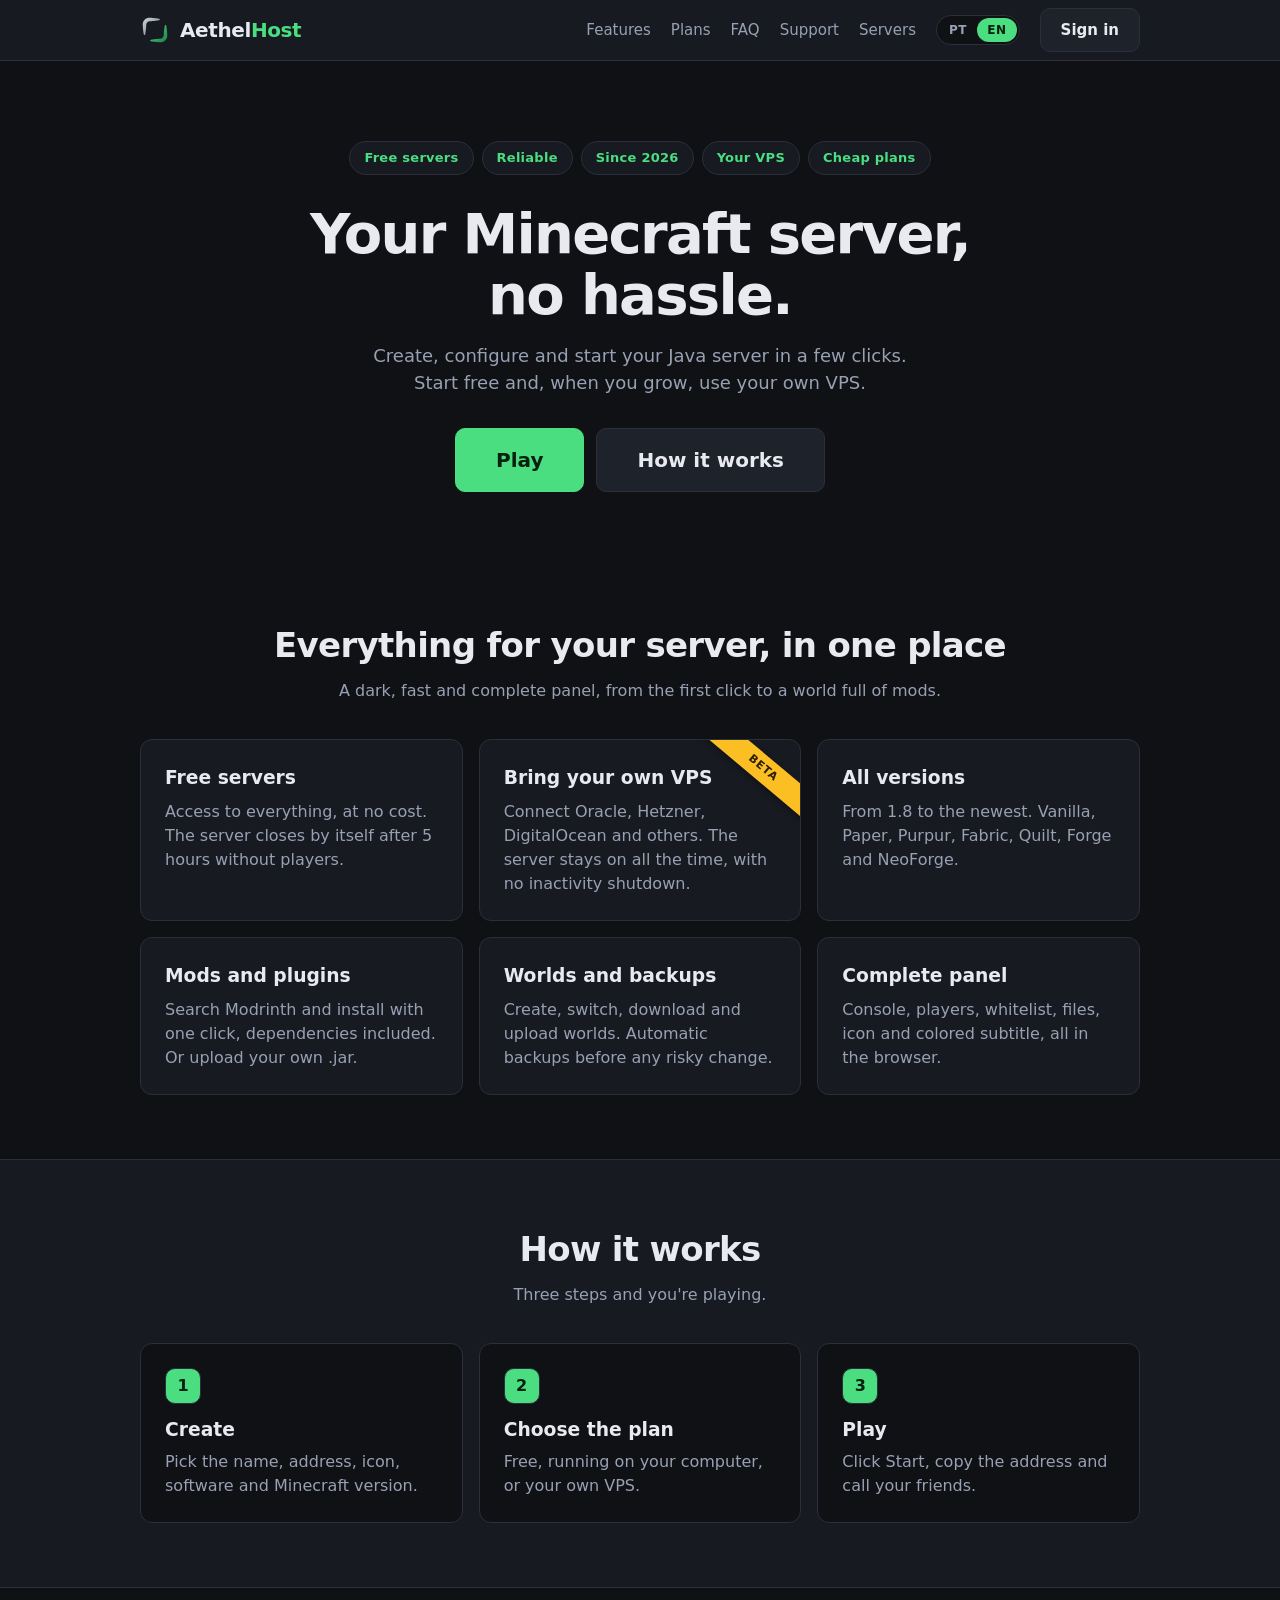
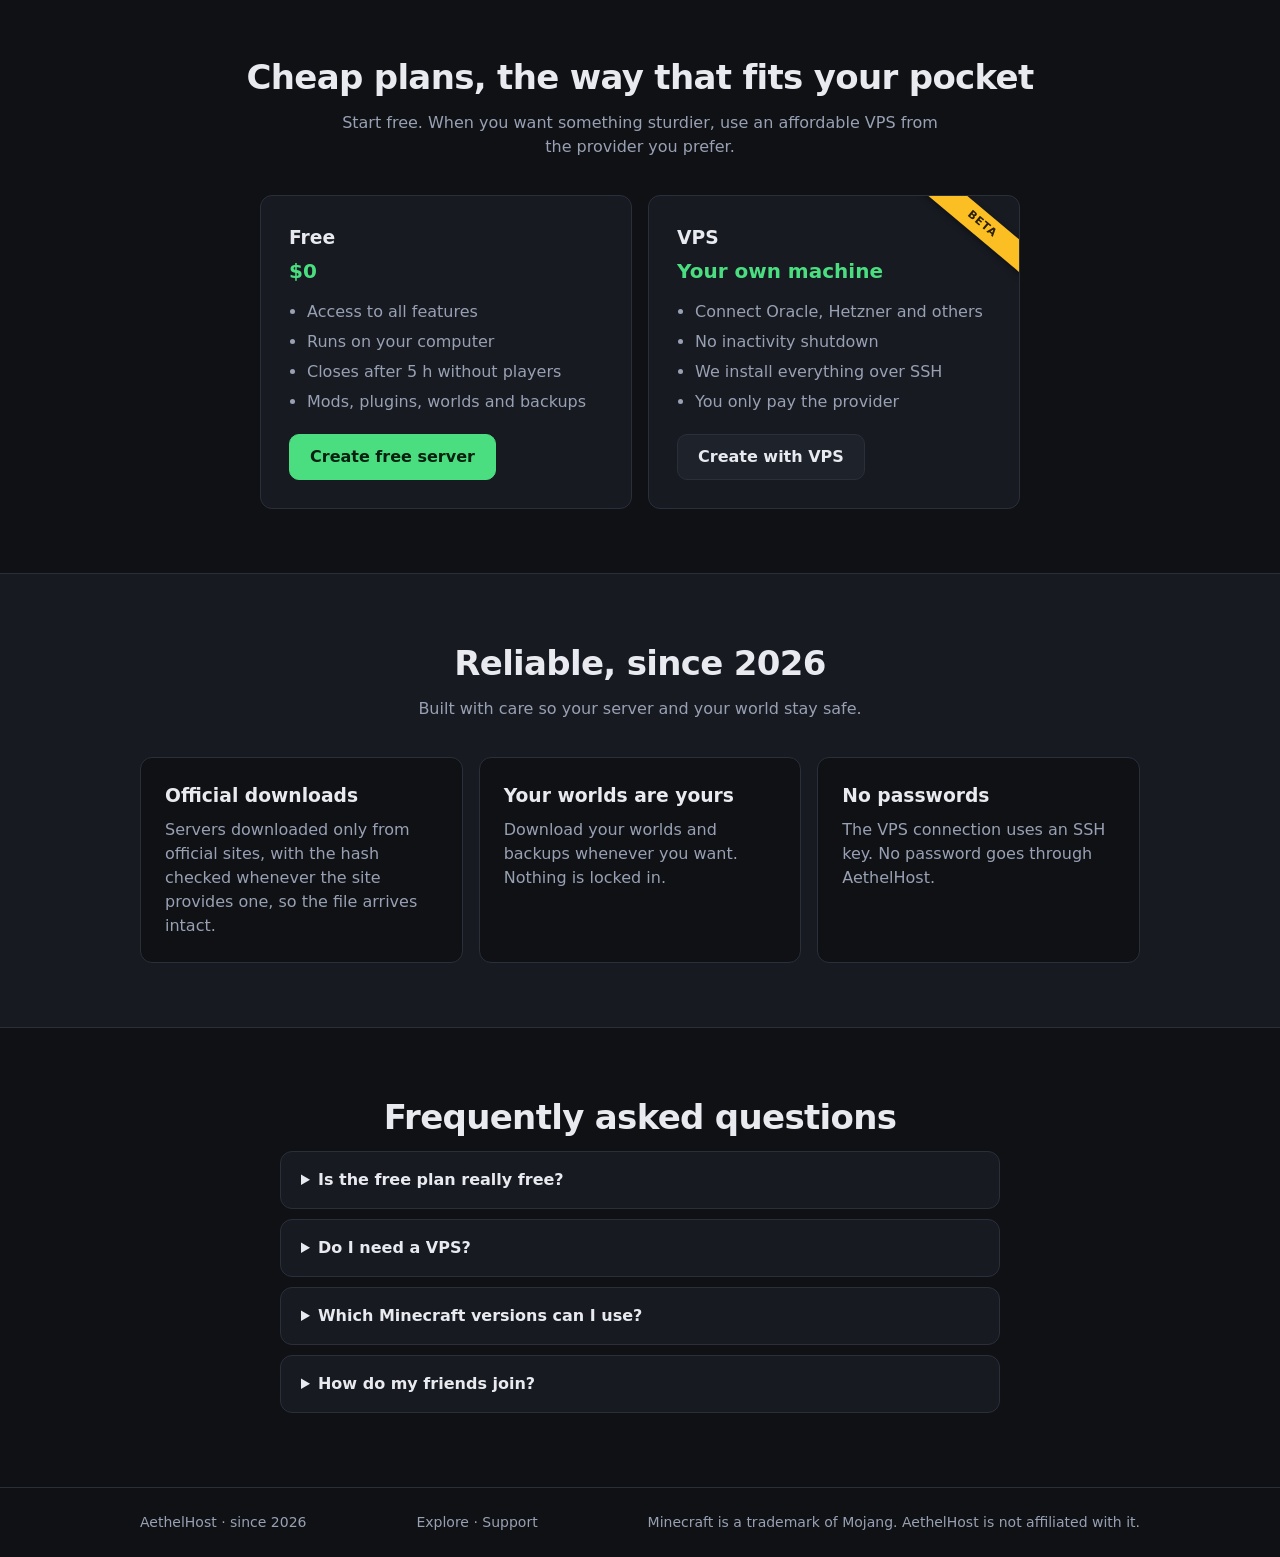
==== commit eedf1683: "Teto de servidores ligados no plano Gratis com fila de espera; tira a oferta de traducao do navegado" ====
--- a/index.html
+++ b/index.html
@@ -2,6 +2,7 @@
 <html lang="pt-BR">
 <head>
   <meta charset="UTF-8">
+  <meta name="google" content="notranslate">
   <meta name="viewport" content="width=device-width, initial-scale=1">
   <title>AethelHost — Servidores de Minecraft</title>
   <link rel="icon" href="assets/icon.svg" type="image/svg+xml">
--- a/css/style.css
+++ b/css/style.css
@@ -797,3 +797,52 @@
 #spQ { width: 100%; }
 #adSupport textarea { width: 100%; resize: vertical; }
 .report-form input, .report-form select { width: 100%; }
+.ex-row { margin-bottom: 30px; }
+.ex-row-head { display: flex; align-items: flex-end; justify-content: space-between; gap: 12px; margin-bottom: 12px; }
+.ex-row-head h2 { margin: 0; font-size: 21px; }
+.ex-row-head p { margin: 2px 0 0; }
+.ex-scroll { display: flex; gap: 16px; overflow-x: auto; padding: 2px 2px 14px; scroll-snap-type: x proximity; scrollbar-width: thin; }
+.ex-scroll .explore-card { flex: 0 0 290px; scroll-snap-align: start; }
+.explore-card.clickable { cursor: pointer; }
+.explore-card.clickable:hover { border-color: var(--accent); }
+.explore-card:focus-visible { outline: 2px solid var(--accent); outline-offset: 2px; }
+a.plain { color: inherit; }
+.explore-card .explore-flag { margin-top: 8px; }
+.listing-head { display: flex; gap: 20px; align-items: flex-start; padding: 36px 0 20px; flex-wrap: wrap; }
+.listing-head .card-icon { width: 96px; height: 96px; border-radius: 14px; }
+.listing-head h1 { margin: 0 0 4px; font-size: 30px; overflow-wrap: anywhere; }
+.listing-grid { display: grid; grid-template-columns: minmax(0, 1.6fr) minmax(0, 1fr); gap: 16px; padding-bottom: 60px; align-items: start; }
+.listing-stats { display: grid; grid-template-columns: repeat(2, minmax(0, 1fr)); gap: 10px; }
+.listing-stats .info { margin: 0; }
+.crumbs { padding-top: 26px; font-size: 14px; }
+@media (max-width: 800px) { .listing-grid { grid-template-columns: minmax(0, 1fr); } }
+@media (max-width: 640px) {
+  .ex-scroll .explore-card { flex-basis: 250px; }
+  .listing-head { padding-top: 24px; gap: 14px; }
+  .listing-head .card-icon { width: 72px; height: 72px; }
+  .listing-head h1 { font-size: 24px; }
+  .explore-filters select { flex: 1 1 100%; }
+}
+.support-topics { flex-wrap: wrap; overflow-x: visible; }
+@media (max-width: 640px) {
+  .support-topics { flex-wrap: nowrap; overflow-x: auto; }
+}
+@media (min-width: 801px) {
+  .server-panel .side button { text-align: left; line-height: 1.25; }
+  .server-panel .side button > span:not(.badge-count) { min-width: 0; overflow-wrap: anywhere; }
+  .server-panel .side button.active::after { flex: none; }
+}
+@media (min-width: 801px) {
+  .server-panel:not(.side-collapsed) .side button { white-space: normal; }
+}
+
+/* ===== Cartão de estado do servidor: mais alto, com pontos cinzas que acendem perto do mouse ===== */
+.status-card { position: relative; overflow: hidden; display: flex; flex-direction: column; align-items: center; justify-content: center; min-height: 380px; --mx: -300px; --my: -300px; --glow: var(--accent); }
+.status-card:has(.status.offline) { --glow: var(--danger); }
+.status-card:has(.status.starting), .status-card:has(.status.stopping) { --glow: var(--warn); }
+.status-fx { position: absolute !important; inset: 0; width: 100%; height: 100%; z-index: 0 !important; pointer-events: none; }
+.status-card > * { position: relative; z-index: 1; }
+@media (max-width: 640px) { .status-card { min-height: 300px; } }
+.fx-secret-row { display: flex; justify-content: flex-end; margin-top: 18px; }
+.fx-secret { background: none; border: 0; padding: 4px 8px; font: inherit; font-size: 16px; letter-spacing: 2px; color: var(--muted); opacity: 0.18; cursor: pointer; border-radius: 6px; transition: opacity 0.2s; }
+.fx-secret:hover, .fx-secret:focus-visible { opacity: 0.7; }
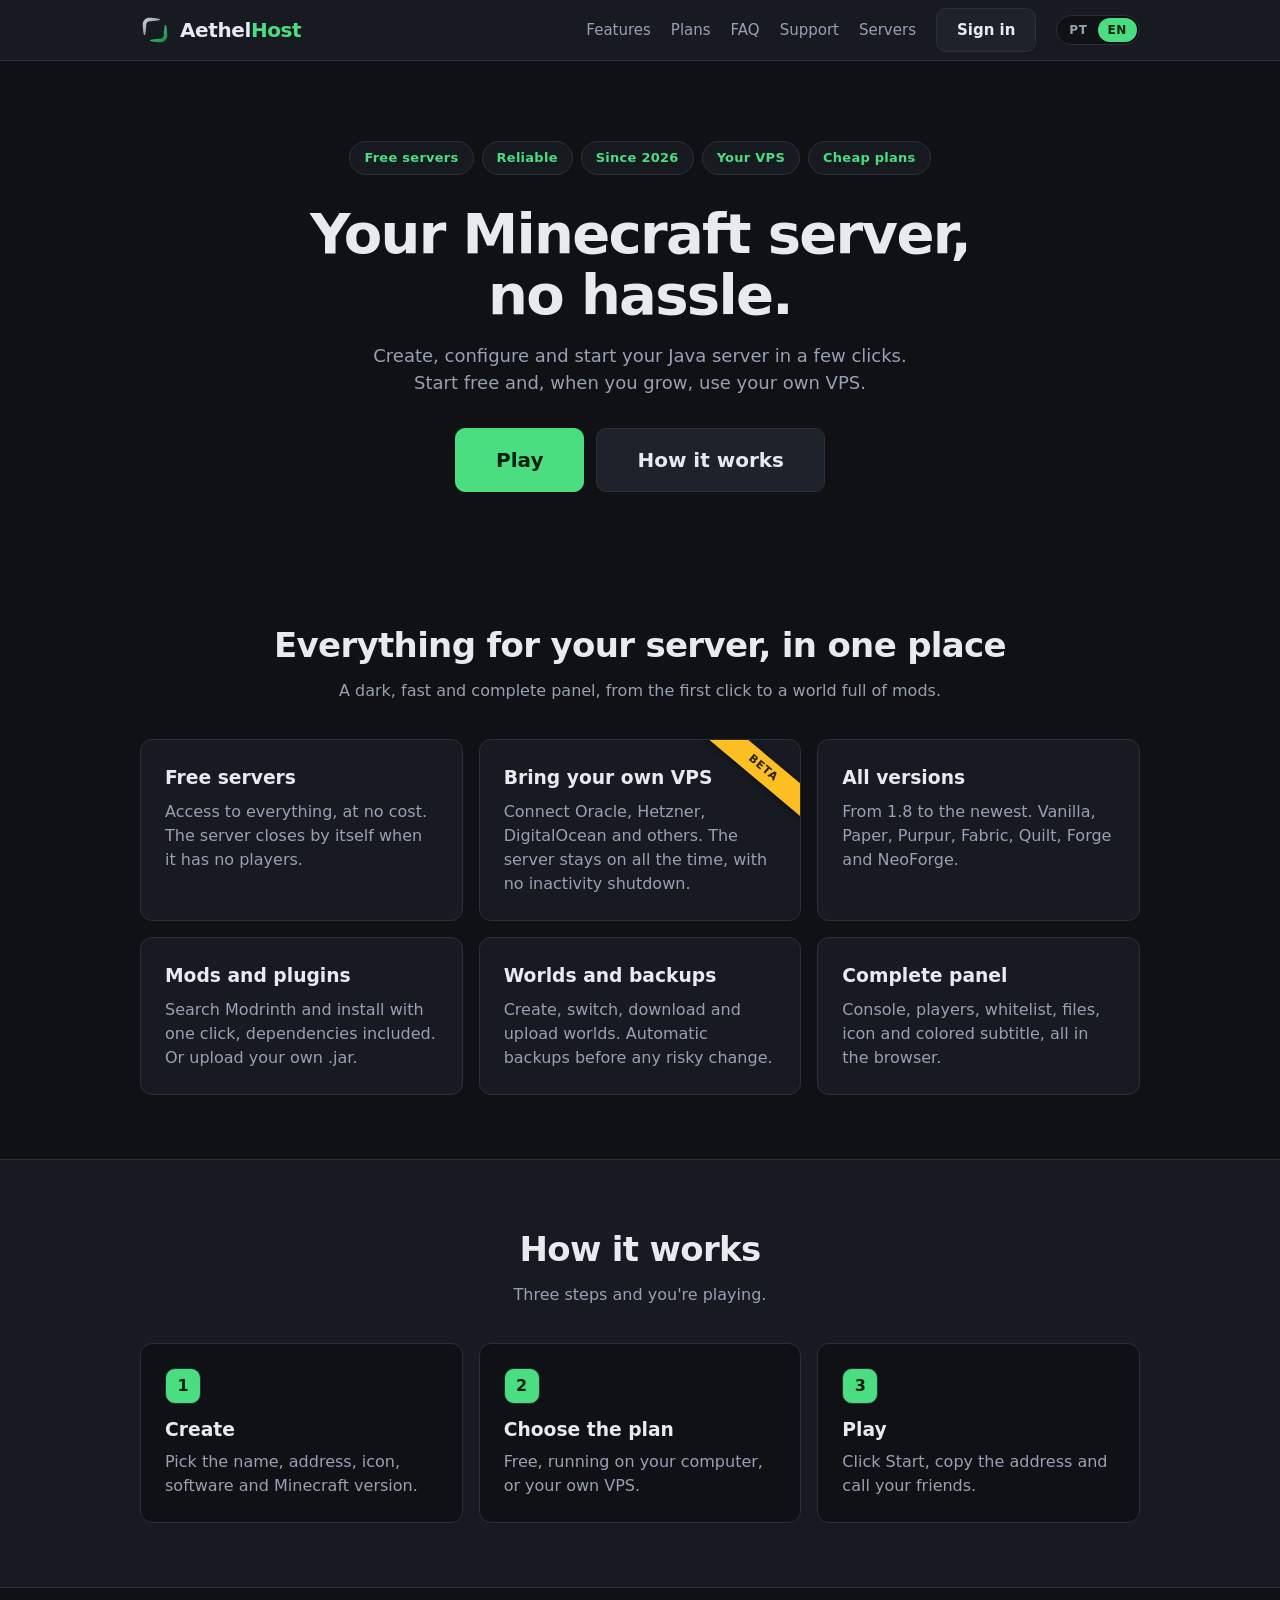
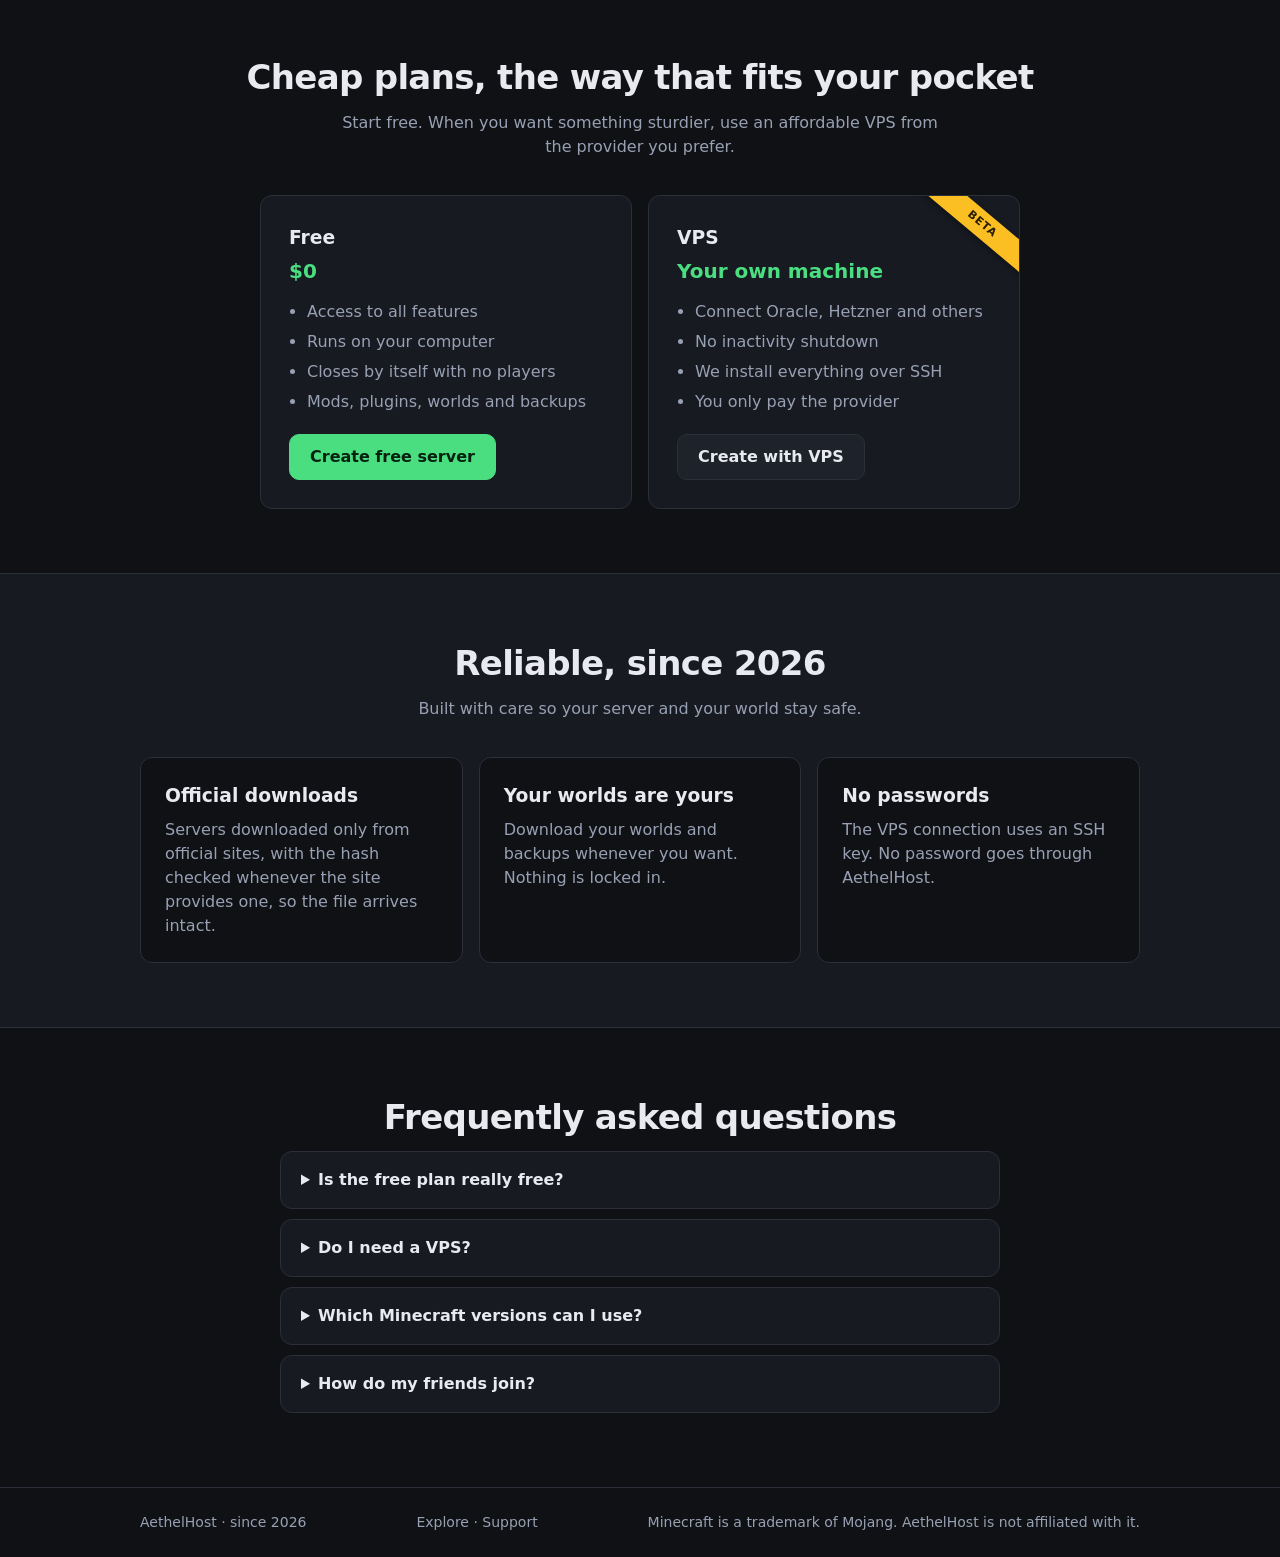
==== commit 61e3cf6a: "Tempo sem jogadores dinamico: fecha em 5 h com poucos servidores ligados e em 10 min com muitos (con" ====
--- a/index.html
+++ b/index.html
@@ -48,7 +48,7 @@
         <div class="features">
           <div class="feature">
             <h3>Servidores gratuitos</h3>
-            <p>Acesso a tudo, sem pagar nada. O servidor fecha sozinho após 5 horas sem jogadores.</p>
+            <p>Acesso a tudo, sem pagar nada. O servidor fecha sozinho quando fica sem jogadores.</p>
           </div>
           <div class="feature ribbon-host">
             <span class="ribbon">Beta</span>
@@ -98,7 +98,7 @@
             <ul>
               <li>Acesso a todos os recursos</li>
               <li>Roda no seu computador</li>
-              <li>Fecha após 5 h sem jogadores</li>
+              <li>Fecha sozinho sem jogadores</li>
               <li>Mods, plugins, mundos e backups</li>
             </ul>
             <a class="btn btn-primary" href="create.html">Criar servidor grátis</a>
@@ -134,7 +134,7 @@
     <section class="section" id="perguntas">
       <div class="container narrow-text">
         <h2>Perguntas frequentes</h2>
-        <details class="faq"><summary>O plano grátis é mesmo grátis?</summary><p>Sim. Ele roda no seu computador, então você não paga nada ao AethelHost. O servidor fecha sozinho depois de 5 horas sem jogadores.</p></details>
+        <details class="faq"><summary>O plano grátis é mesmo grátis?</summary><p>Sim. Ele roda no seu computador, então você não paga nada ao AethelHost. O servidor fecha sozinho quando fica sem jogadores por algumas horas (menos tempo quando o site está cheio).</p></details>
         <details class="faq"><summary>Preciso de uma VPS?</summary><p>Não. Você só precisa de uma VPS se quiser o servidor ligado o tempo todo. Esse plano está em beta.</p></details>
         <details class="faq"><summary>Quais versões do Minecraft posso usar?</summary><p>Todas as versões estáveis, da 1.8 até a mais recente, no Vanilla, Paper, Purpur, Fabric, Quilt, Forge e NeoForge.</p></details>
         <details class="faq"><summary>Como meus amigos entram?</summary><p>Eles usam o endereço que aparece no painel. Para amigos de fora da sua casa, ative o endereço público do servidor: o AethelHost usa o playit.gg e você não precisa abrir porta no roteador.</p></details>
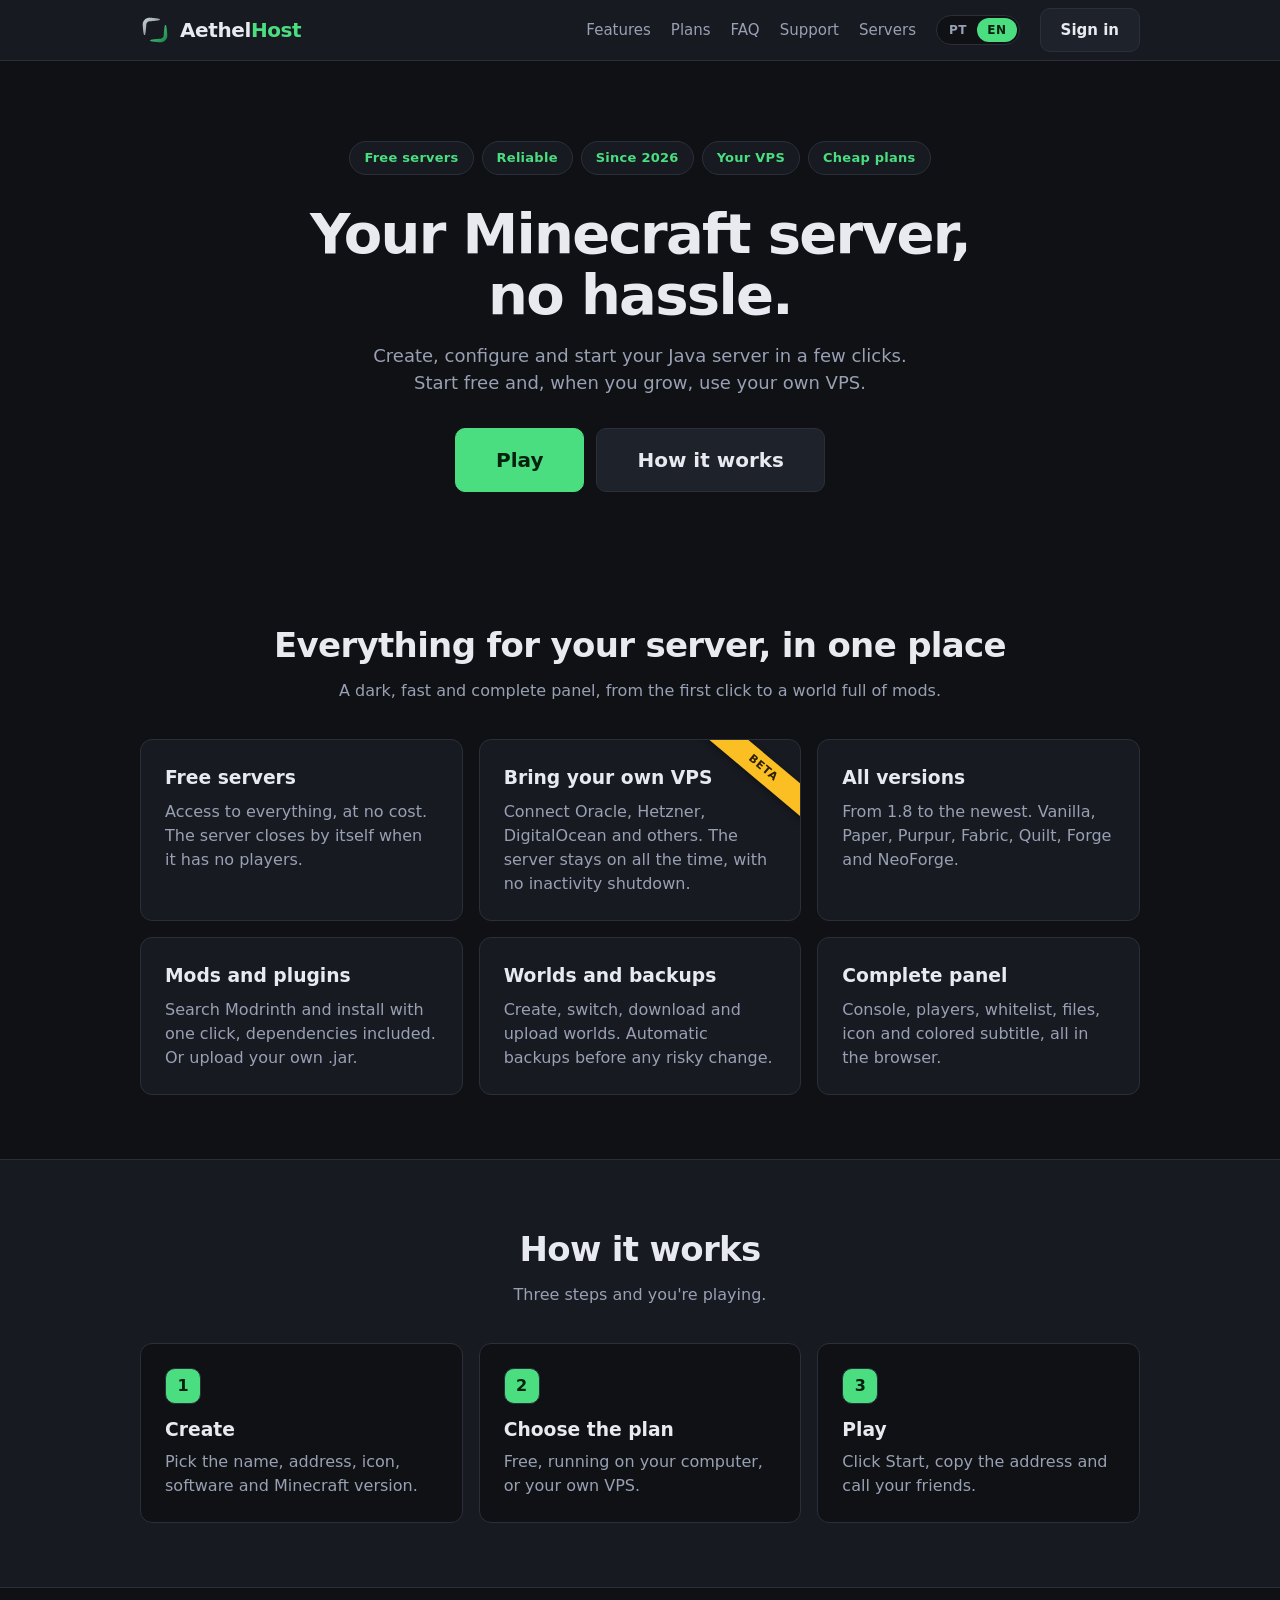
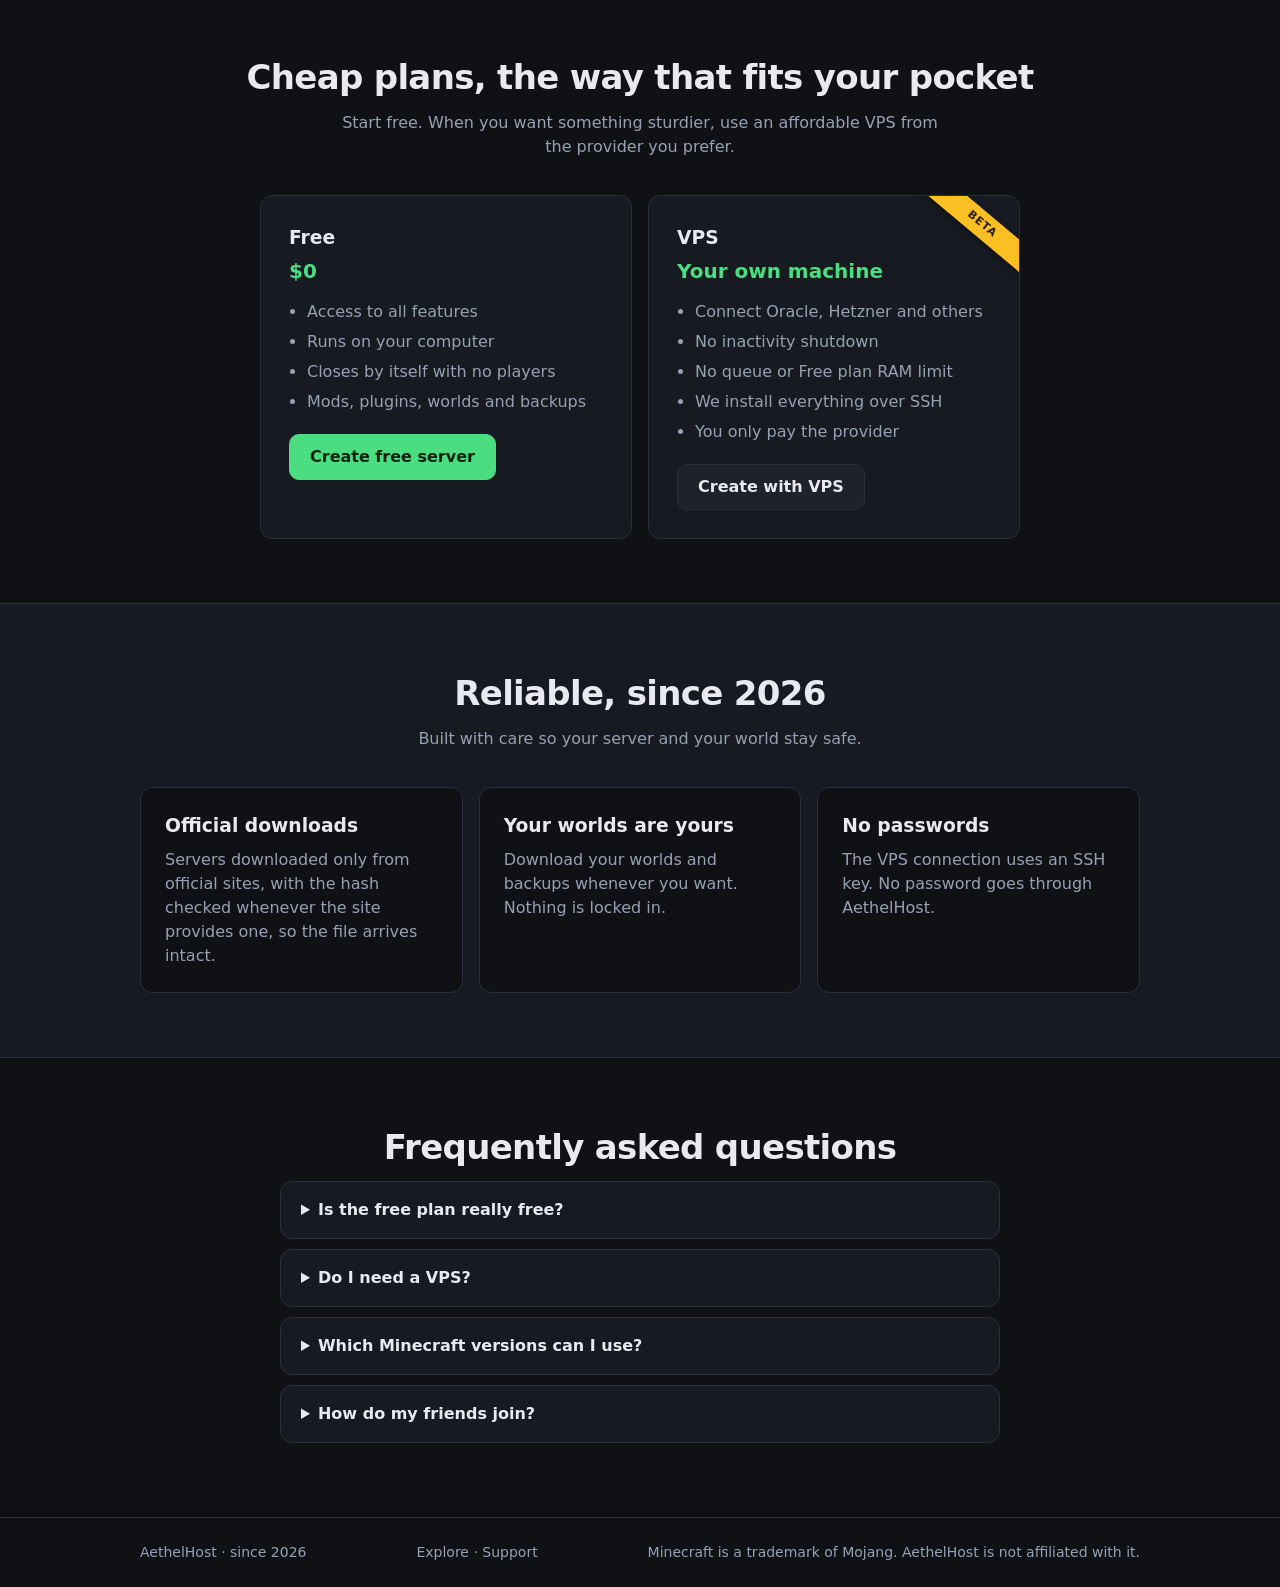
==== commit 84b06b8b: "VPS propria como saida para fila e limites: link na fila, botao nas vagas esgotadas e comparacao nos" ====
--- a/index.html
+++ b/index.html
@@ -110,6 +110,7 @@
             <ul>
               <li>Conecte Oracle, Hetzner e outras</li>
               <li>Sem fechar por inatividade</li>
+              <li>Sem fila nem limite de RAM do plano Grátis</li>
               <li>Instalamos tudo por SSH</li>
               <li>Você paga só o provedor</li>
             </ul>
